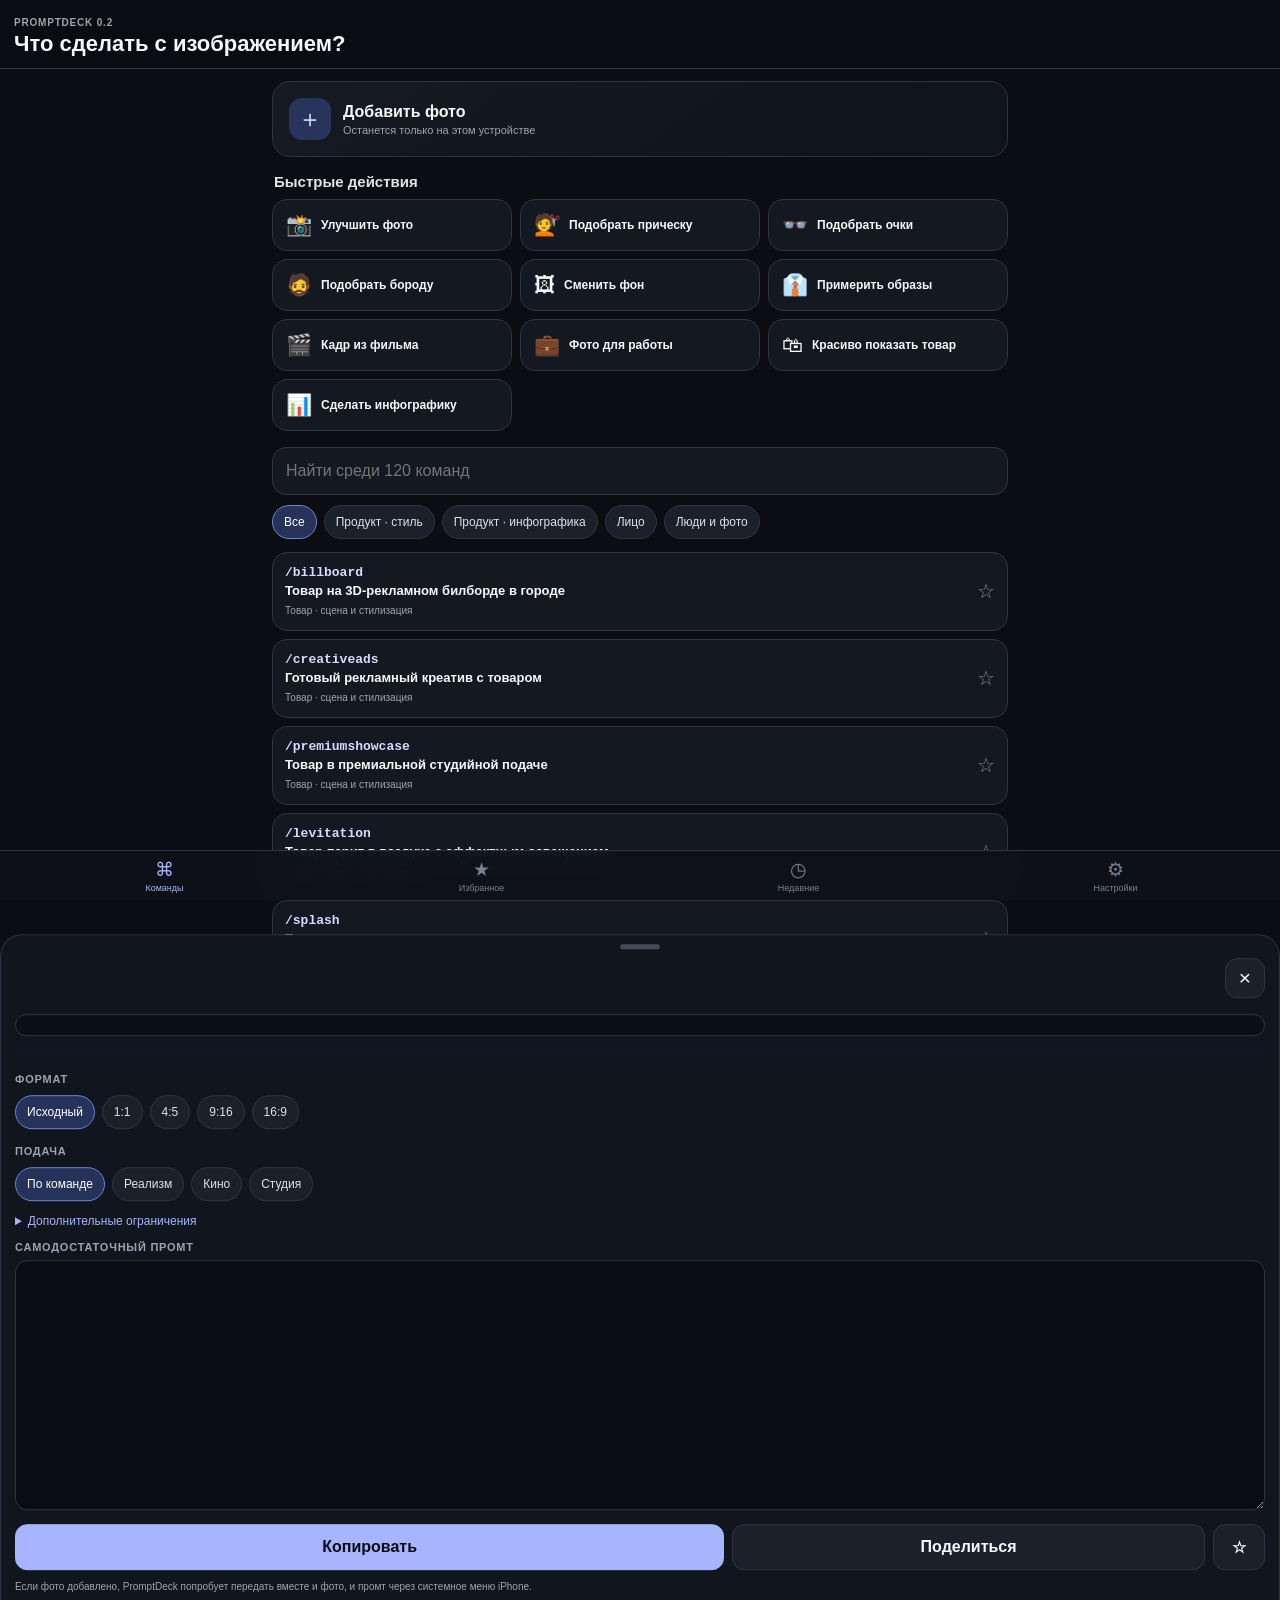
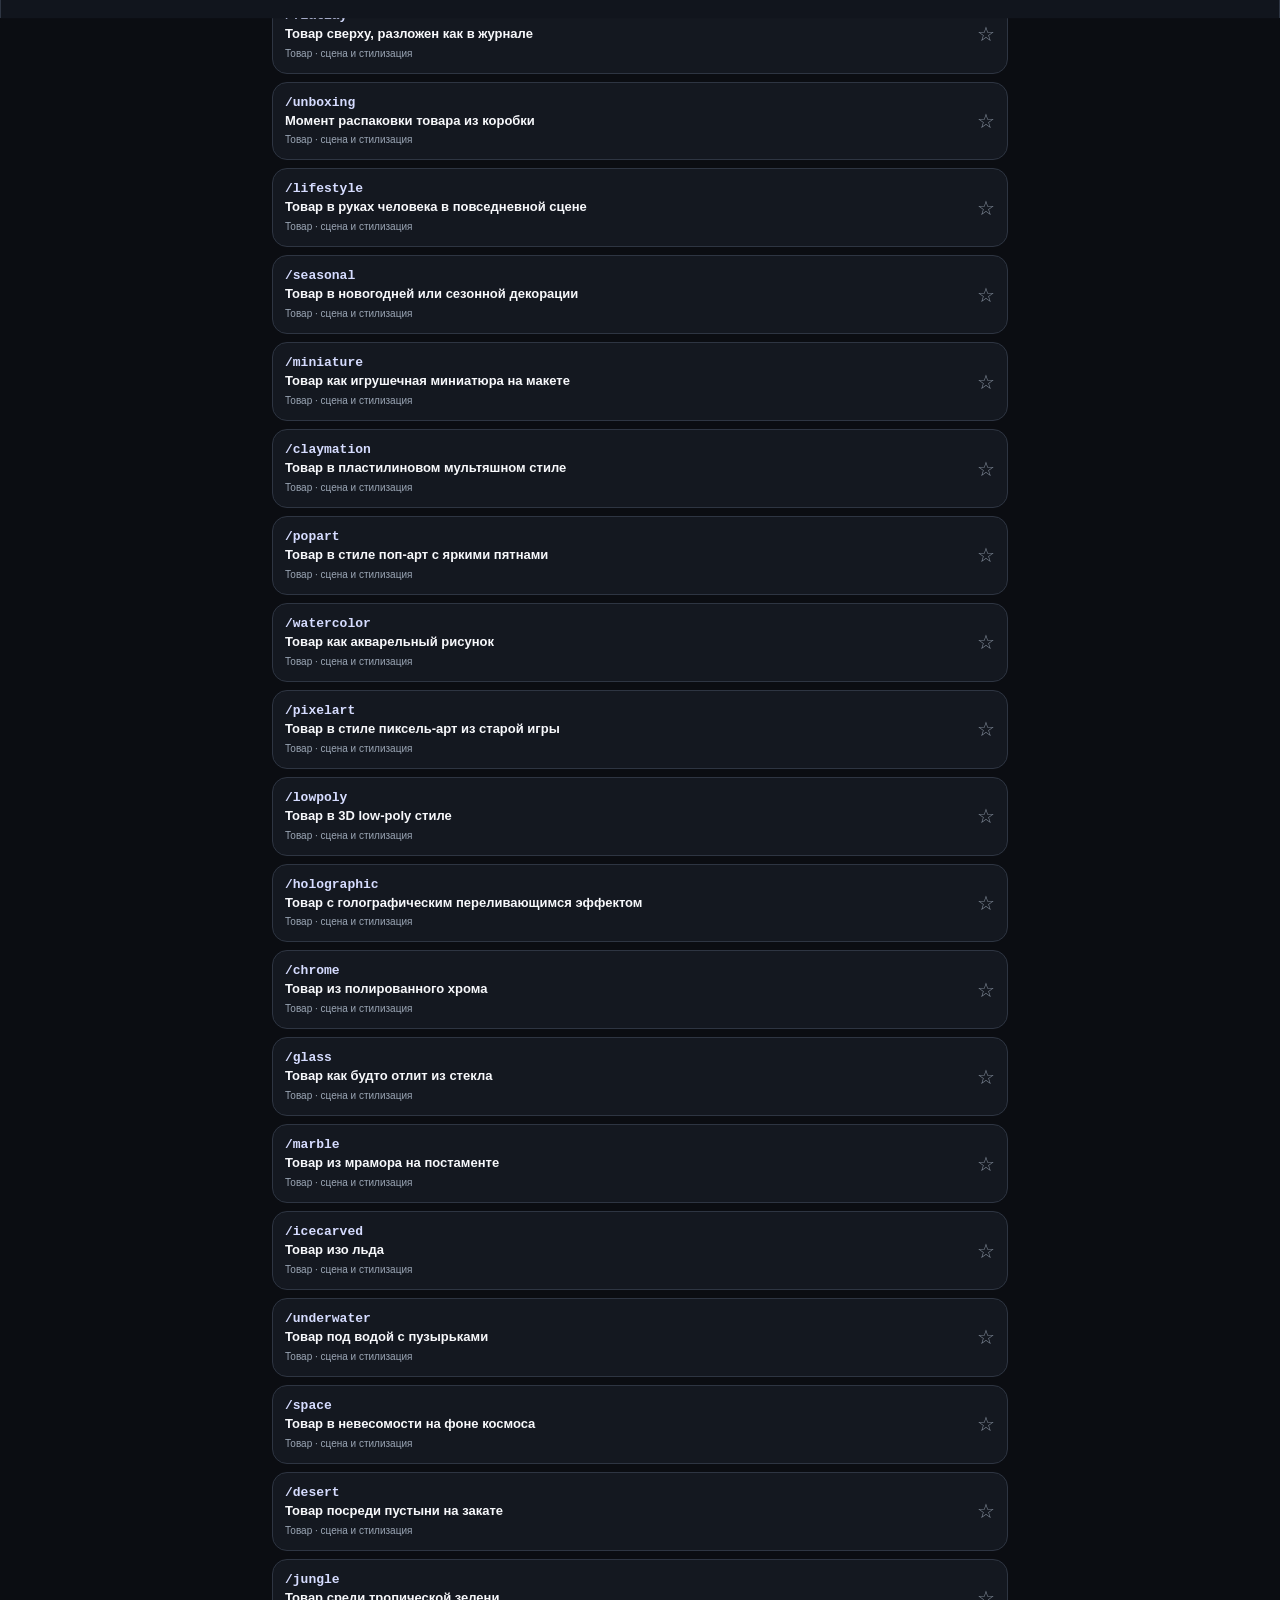
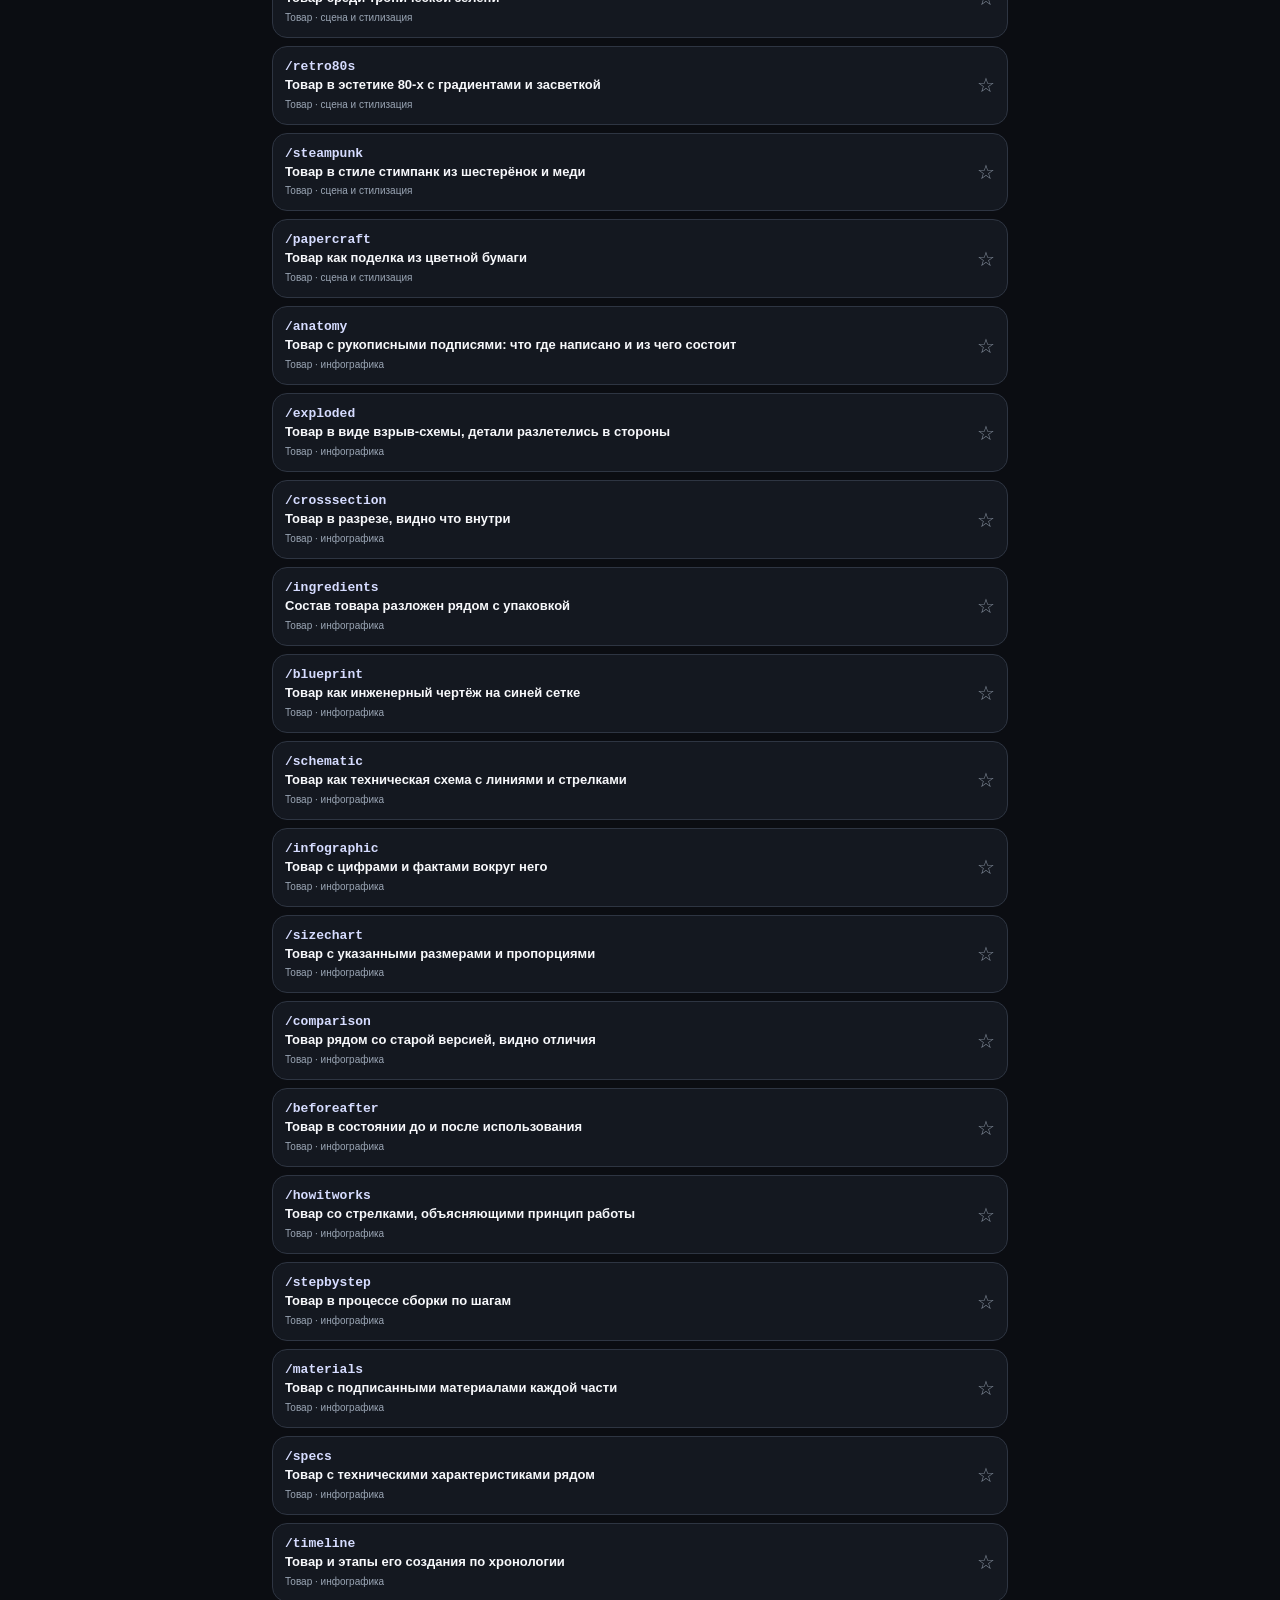
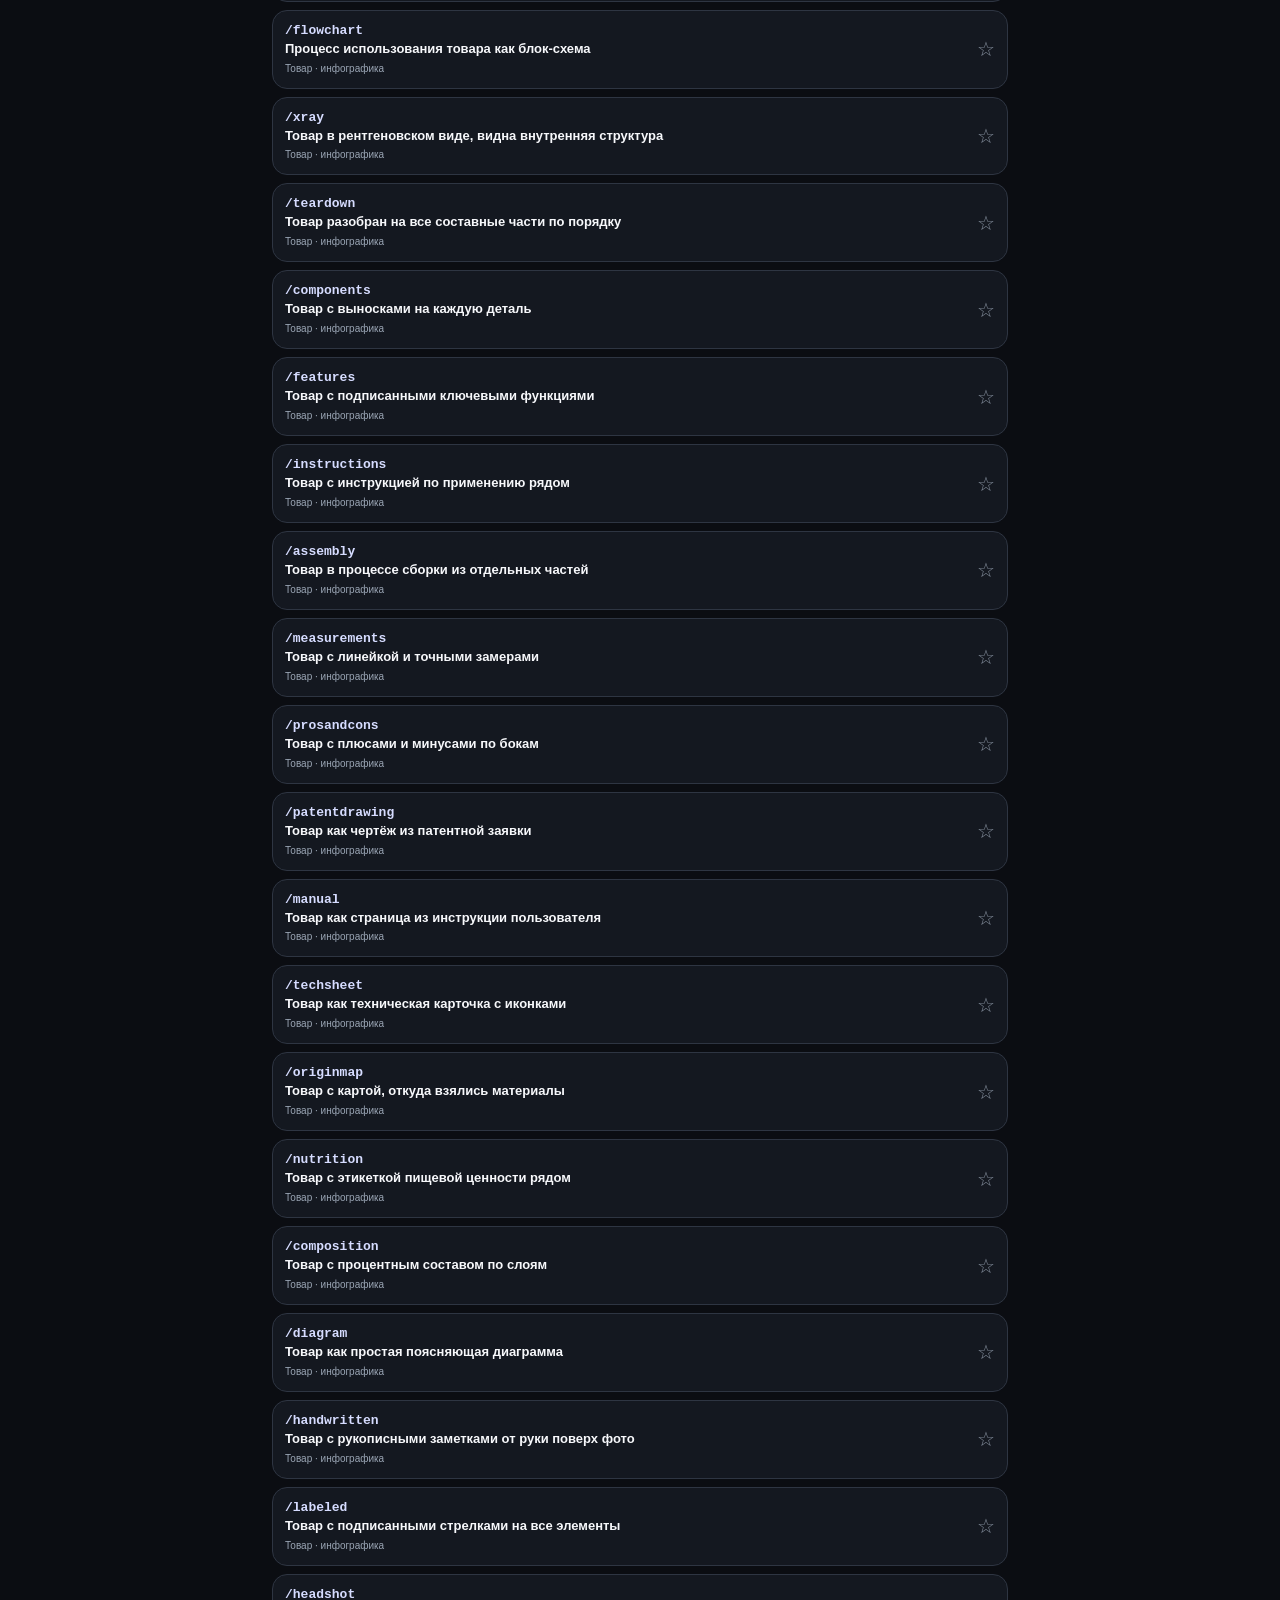
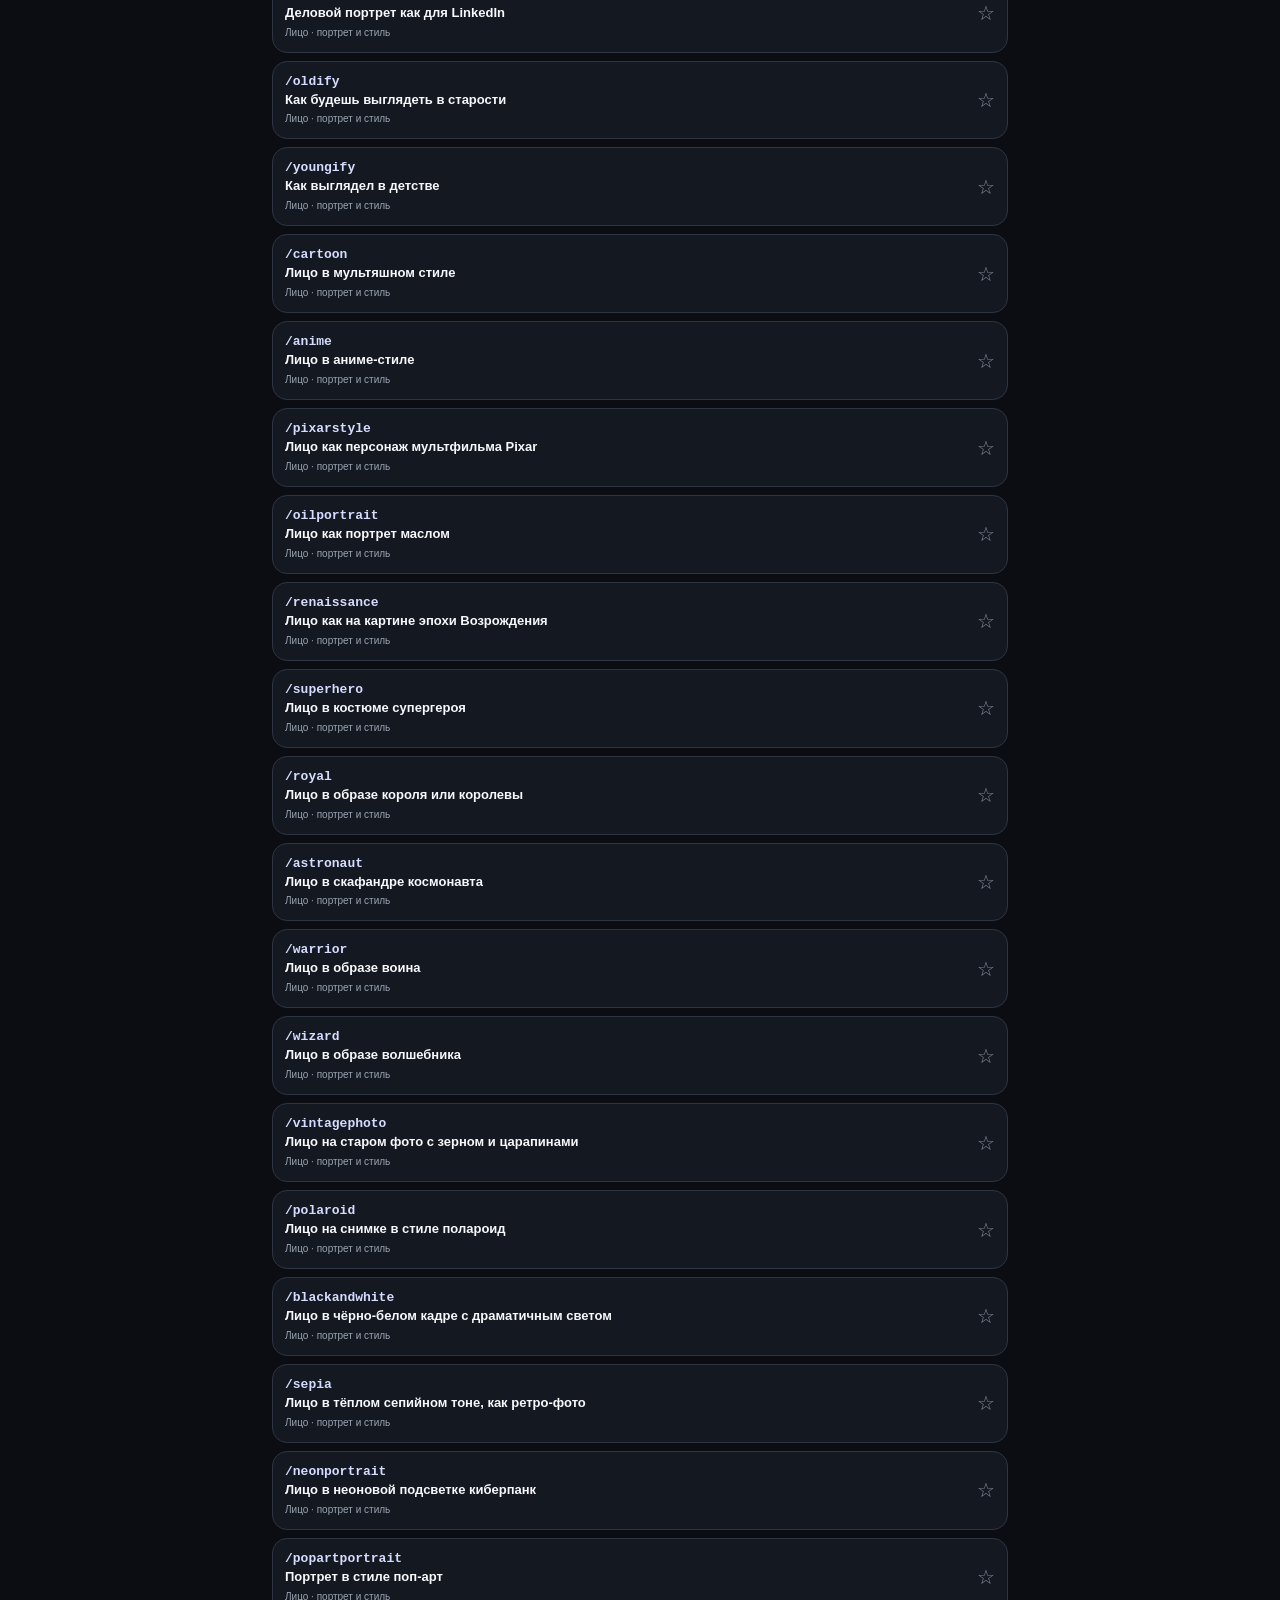
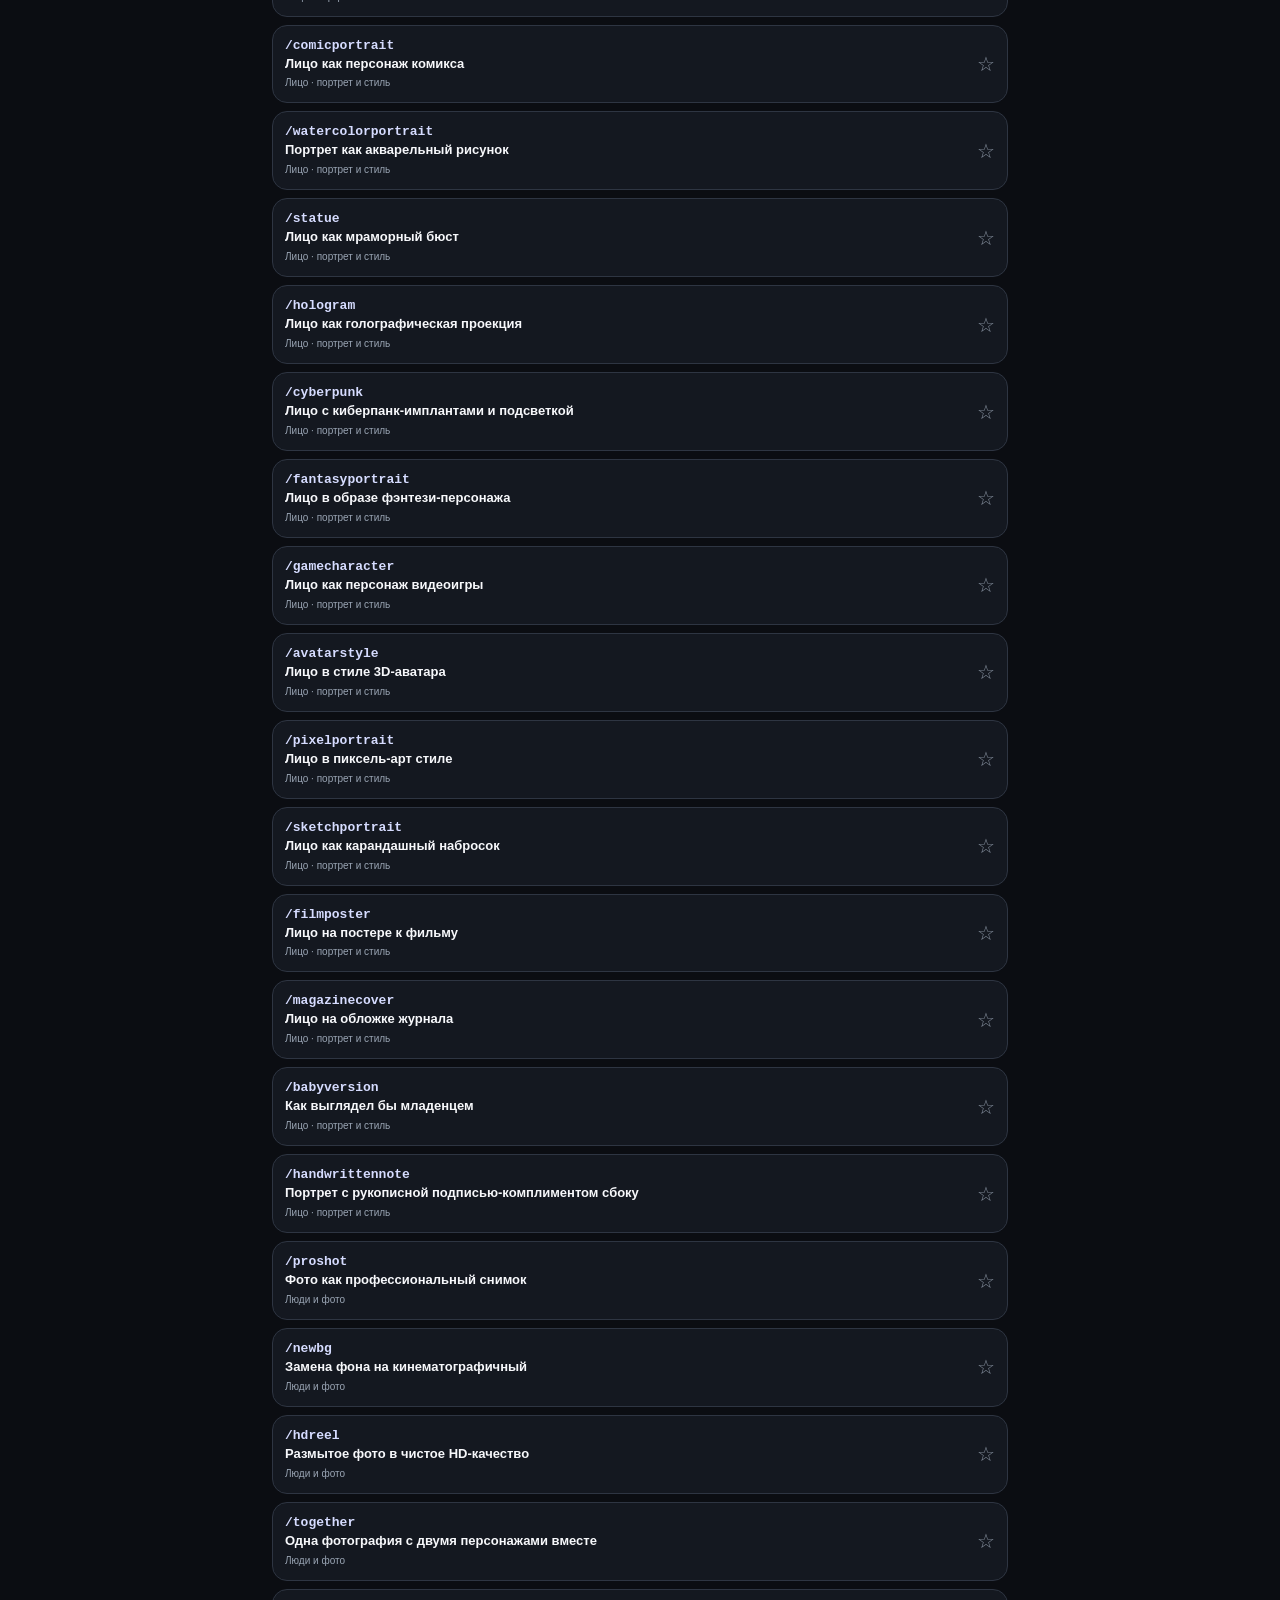
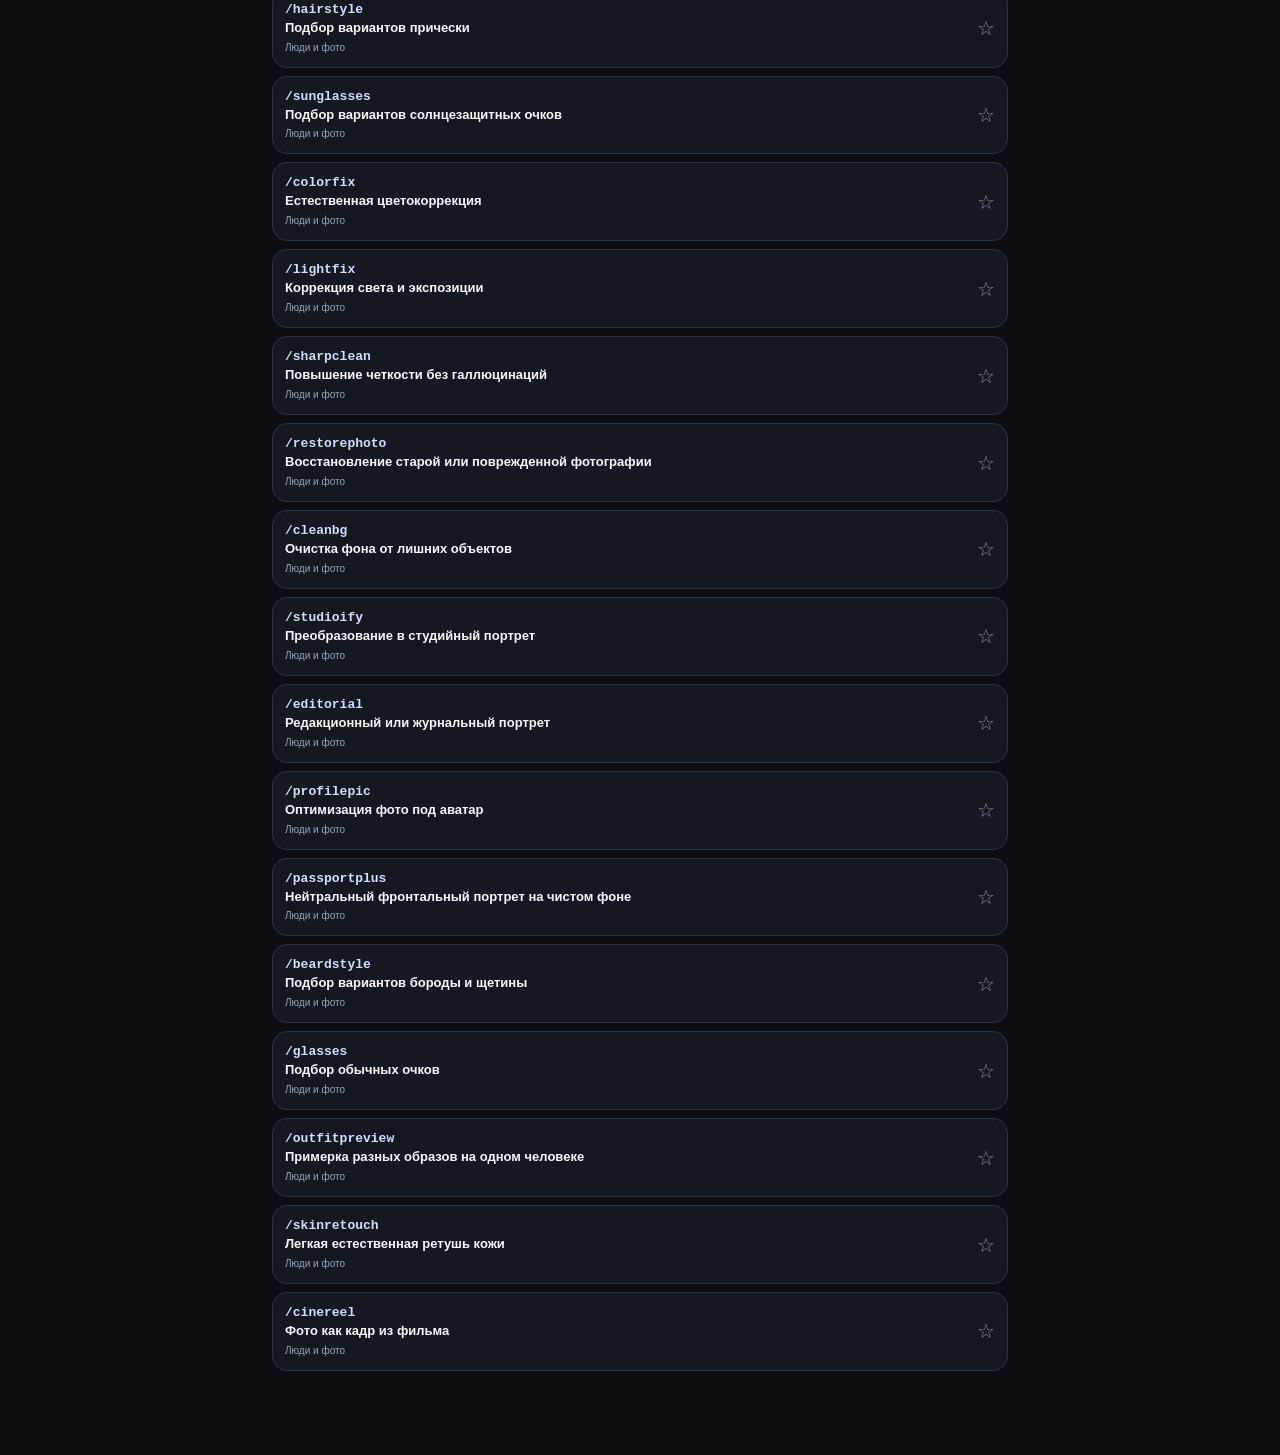
==== refresh.html @ c46260c0 "Add one-click PWA cache reset" ====
<!doctype html><html lang="ru"><head><meta charset="utf-8"><meta name="viewport" content="width=device-width,initial-scale=1,viewport-fit=cover"><meta name="theme-color" content="#0b0d12"><title>Обновление PromptDeck</title><style>body{margin:0;min-height:100dvh;display:grid;place-items:center;background:#0b0d12;color:#f7f8fb;font-family:-apple-system,BlinkMacSystemFont,"SF Pro Text",Arial,sans-serif}.box{max-width:420px;padding:28px;text-align:center}.spin{width:44px;height:44px;border:4px solid #2e3542;border-top-color:#a7b5ff;border-radius:50%;margin:0 auto 18px;animation:s .8s linear infinite}@keyframes s{to{transform:rotate(360deg)}}h1{font-size:22px;margin:0 0 8px}p{color:#9aa5b4;line-height:1.5}</style></head><body><div class="box"><div class="spin"></div><h1>Обновляю PromptDeck</h1><p>Очищаю старый PWA-кэш и загружаю актуальную версию.</p></div><script>(async()=>{try{if('serviceWorker'in navigator){const regs=await navigator.serviceWorker.getRegistrations();await Promise.all(regs.map(r=>r.unregister()));}if('caches'in window){const keys=await caches.keys();await Promise.all(keys.filter(k=>k.startsWith('promptdeck-')).map(k=>caches.delete(k)));}}catch(e){}const u='./?v=021&refresh='+Date.now();setTimeout(()=>location.replace(u),350);})();</script></body></html>
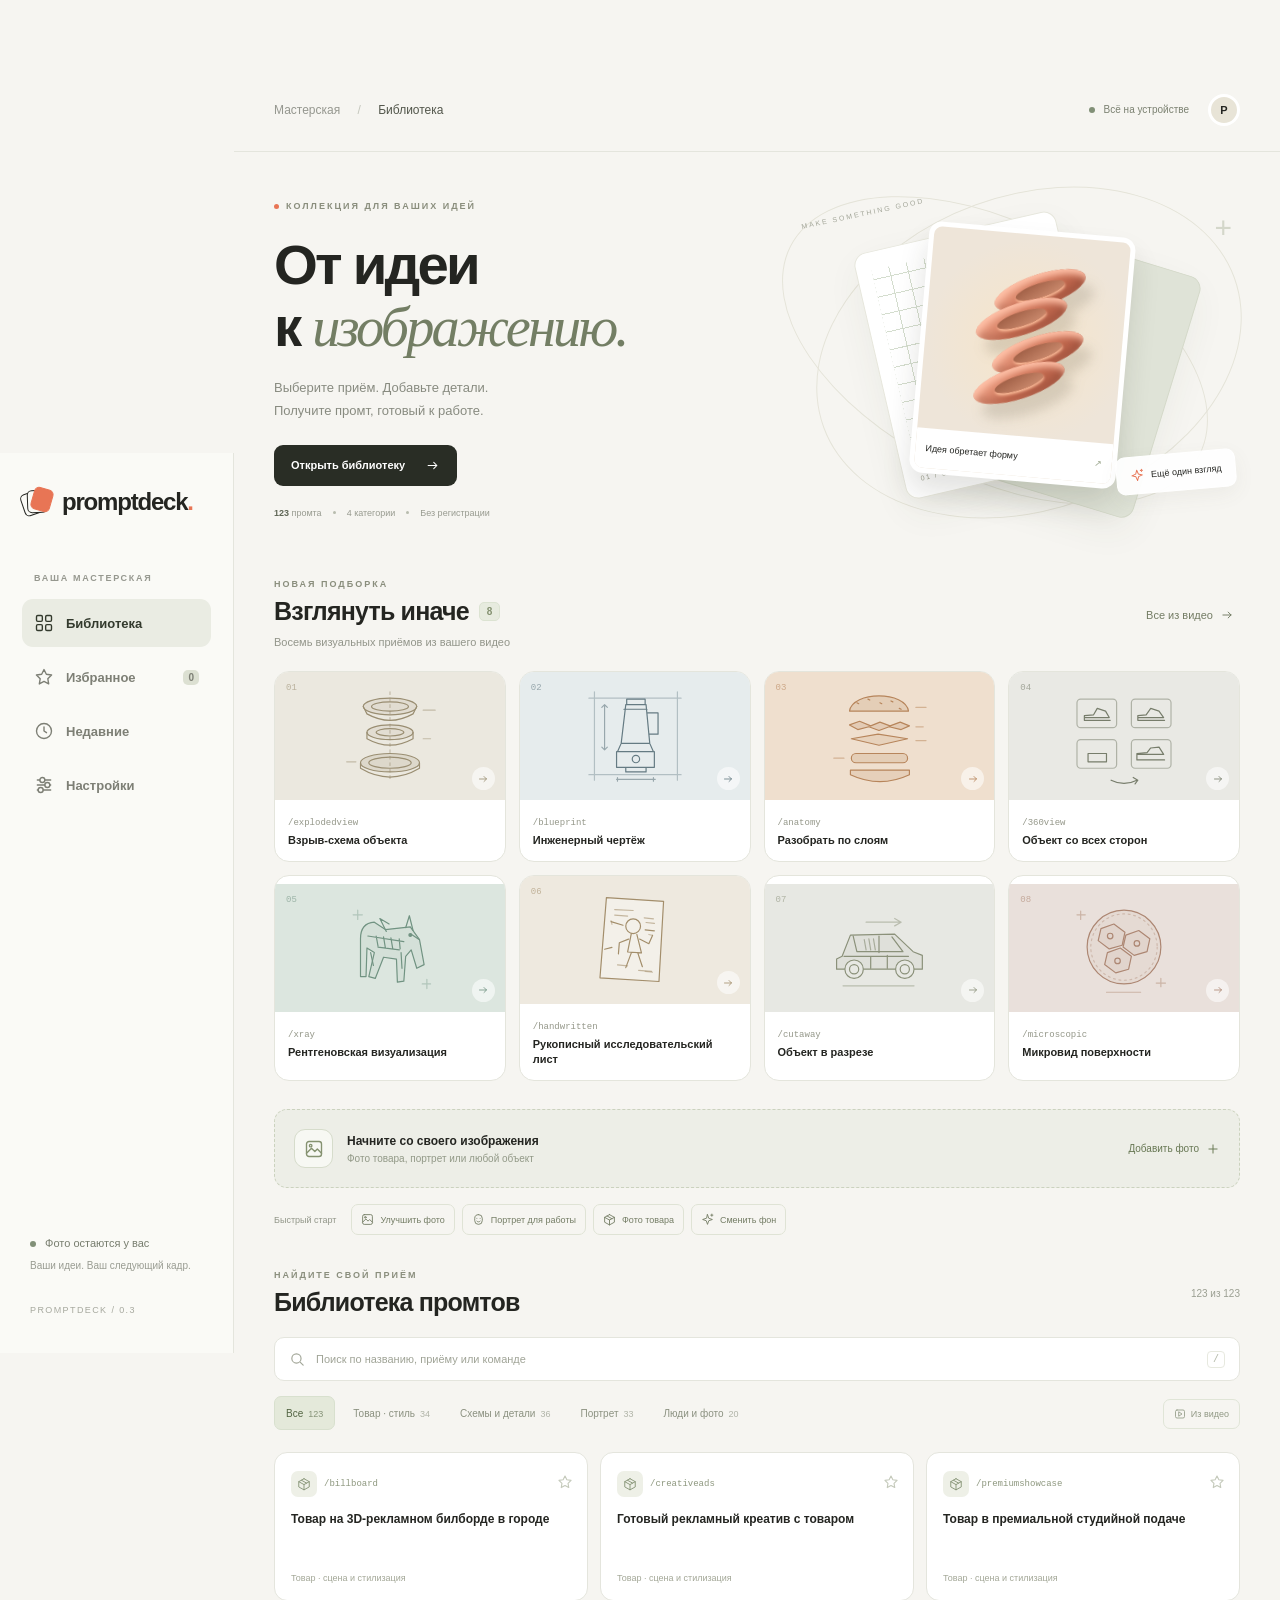
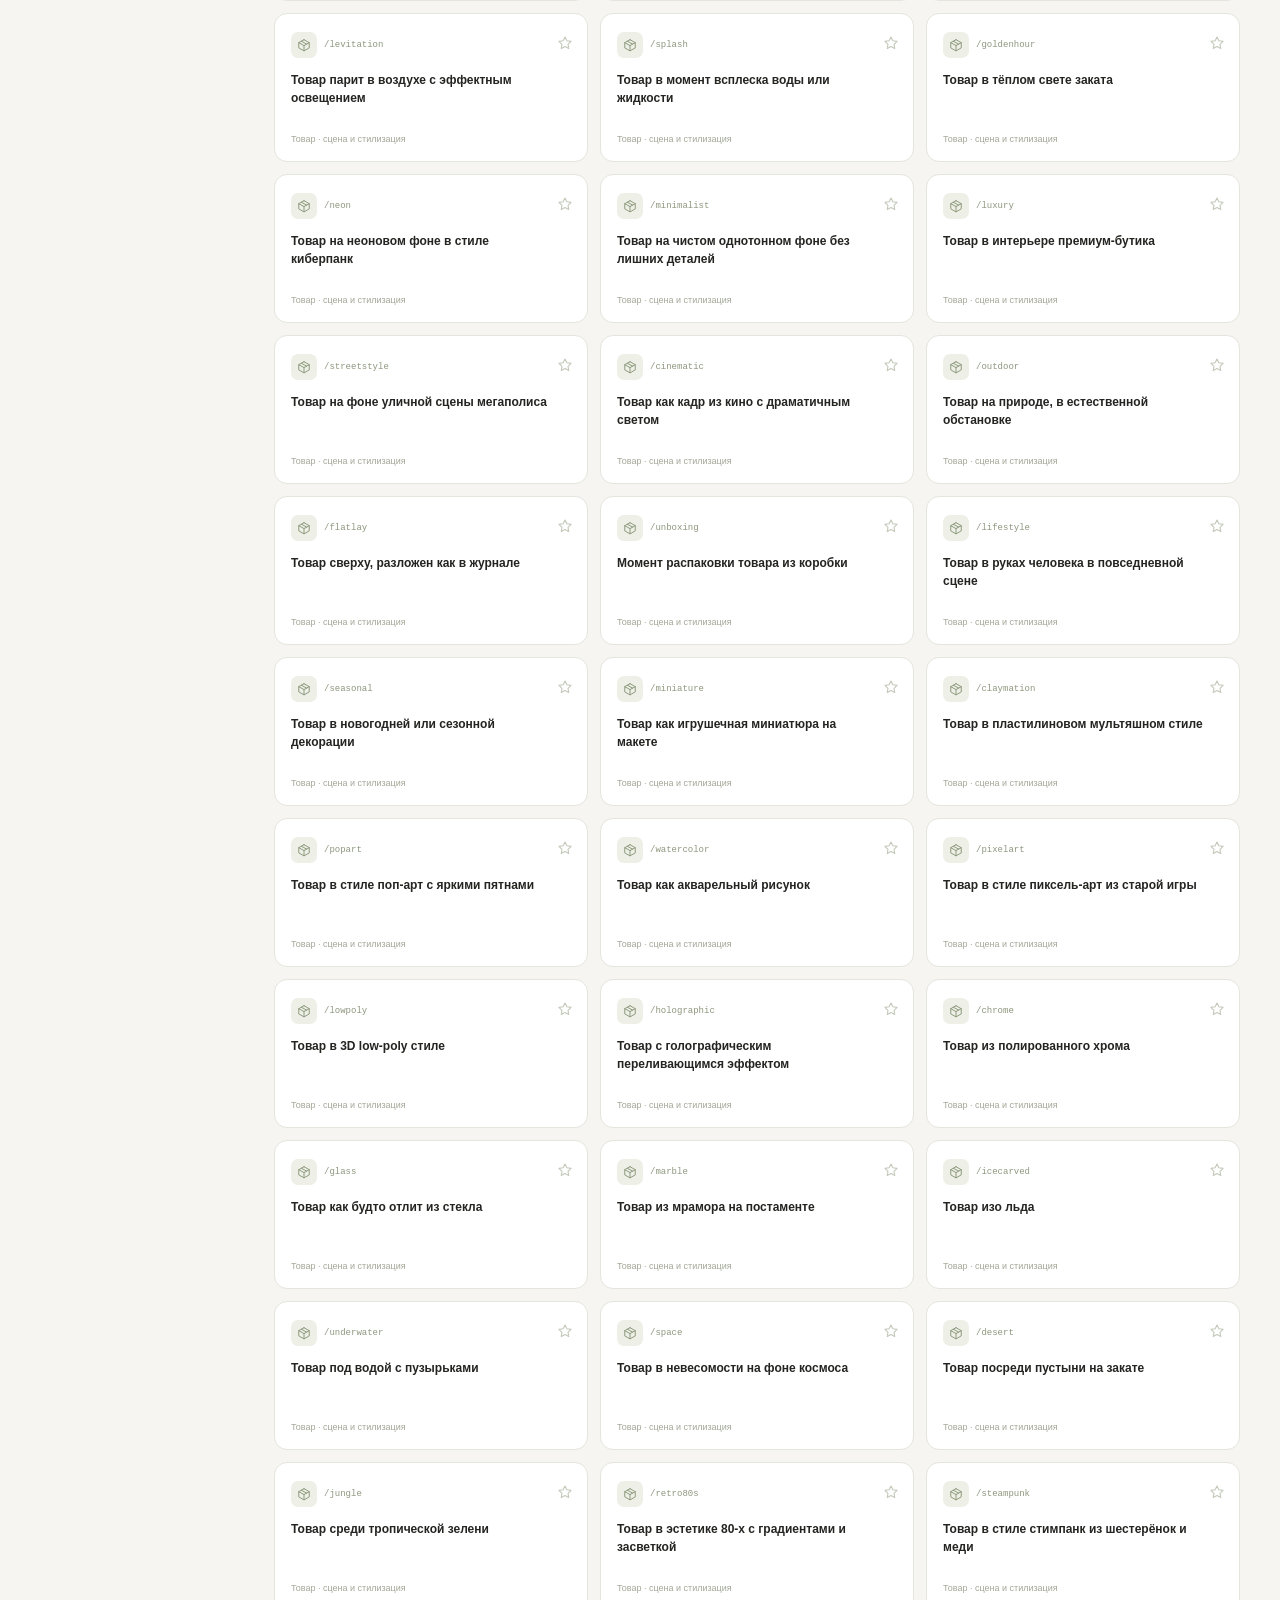
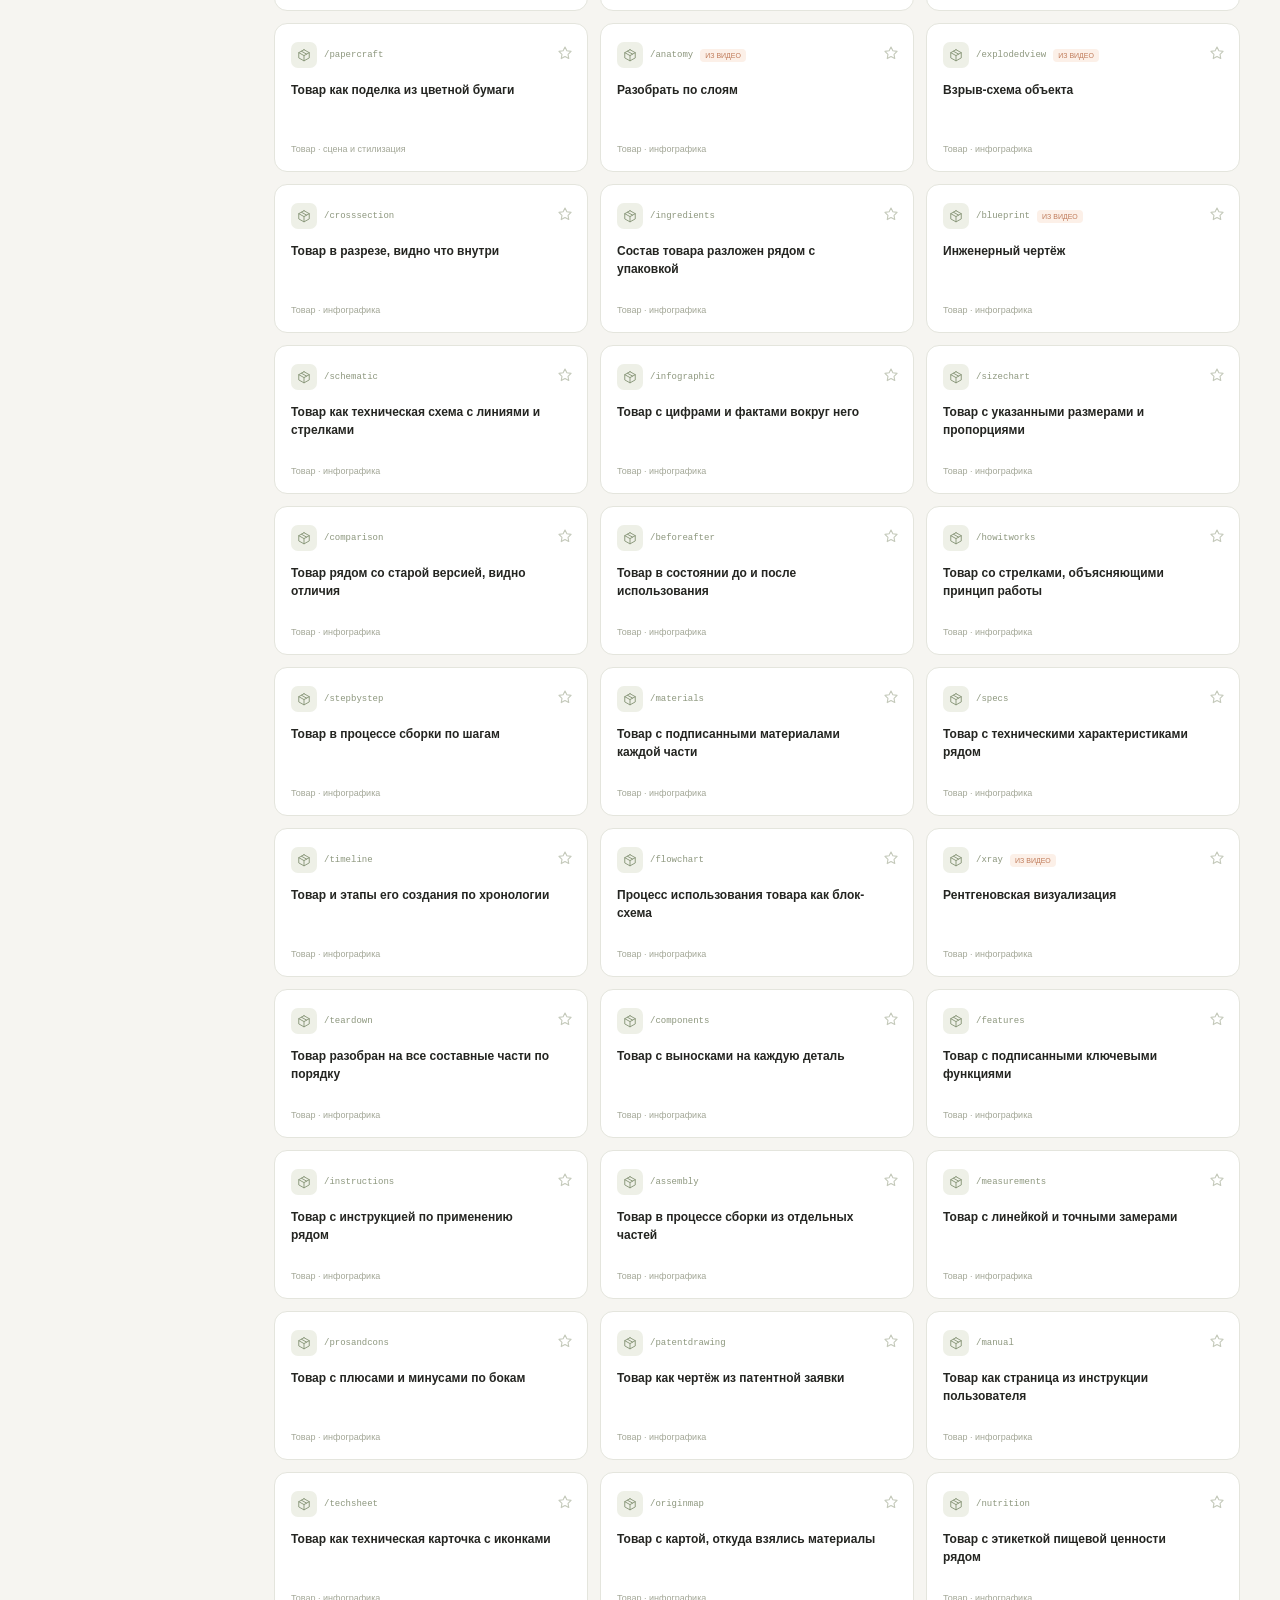
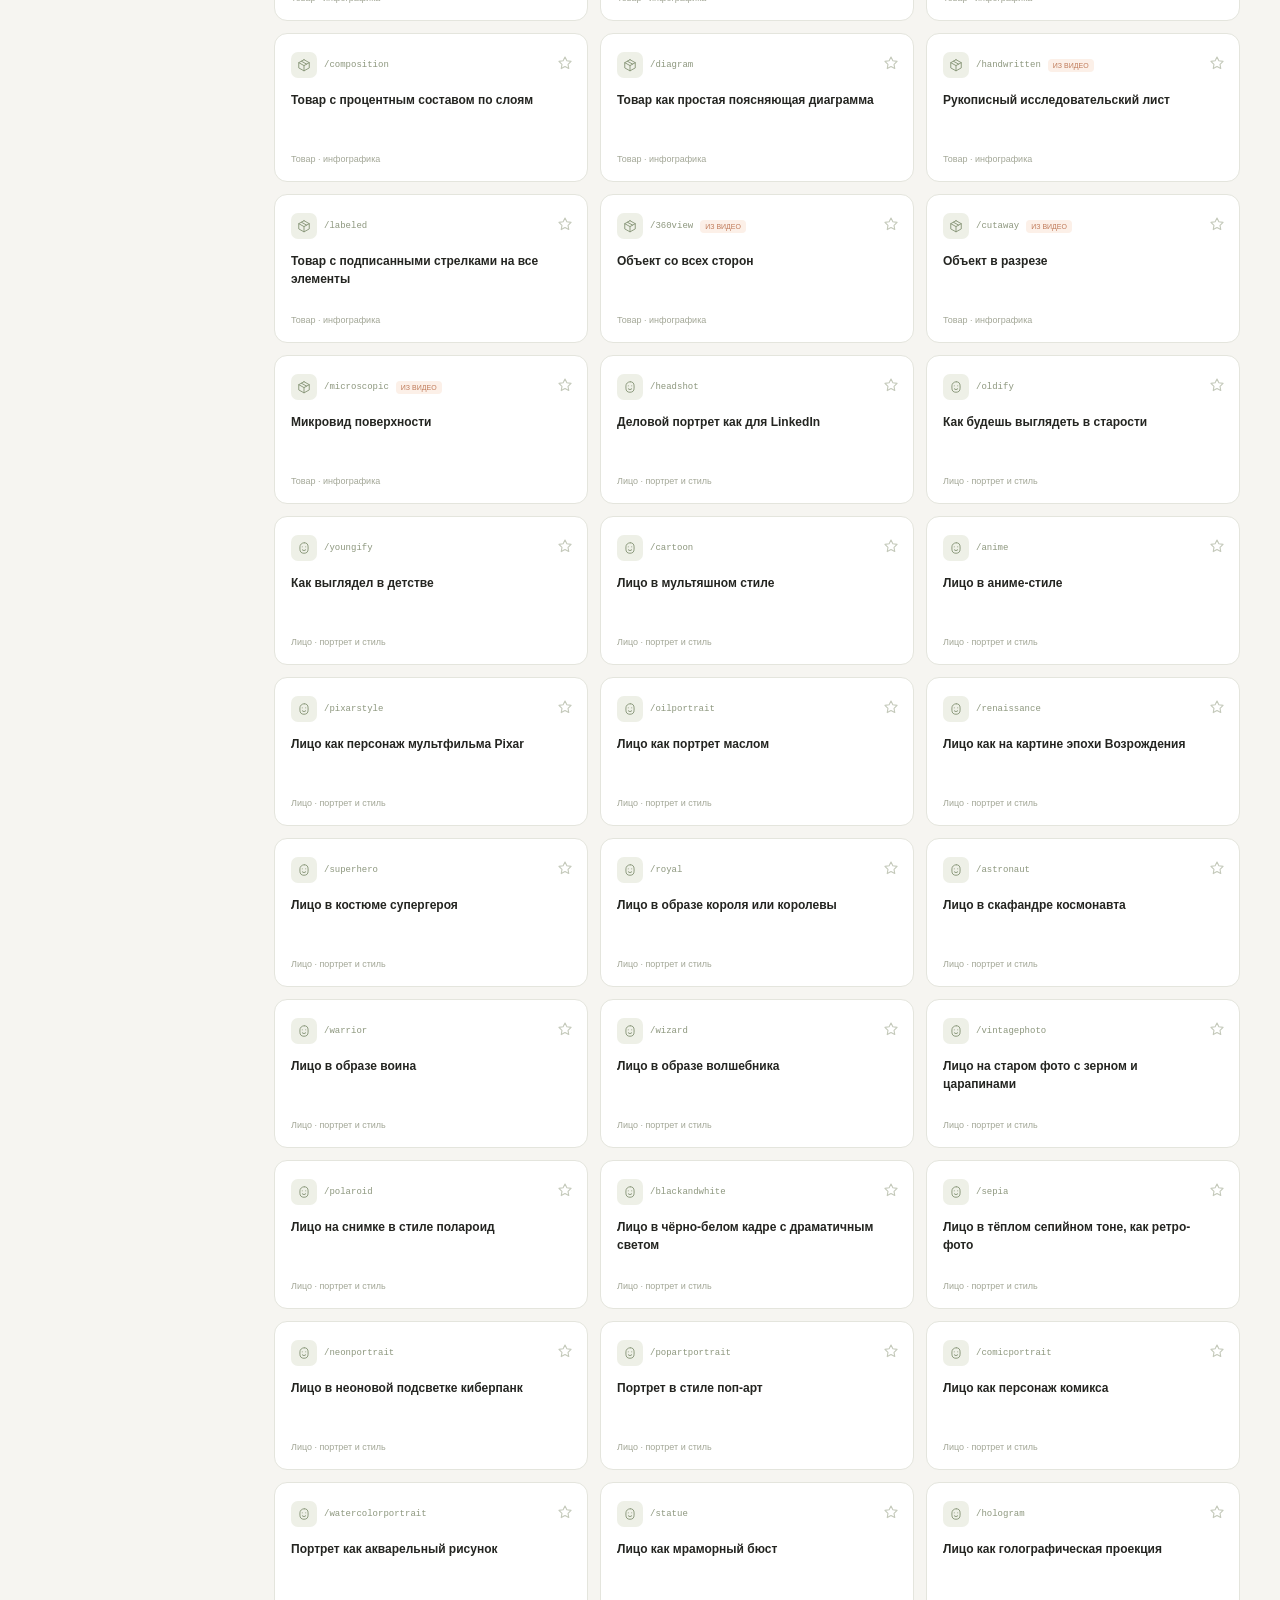
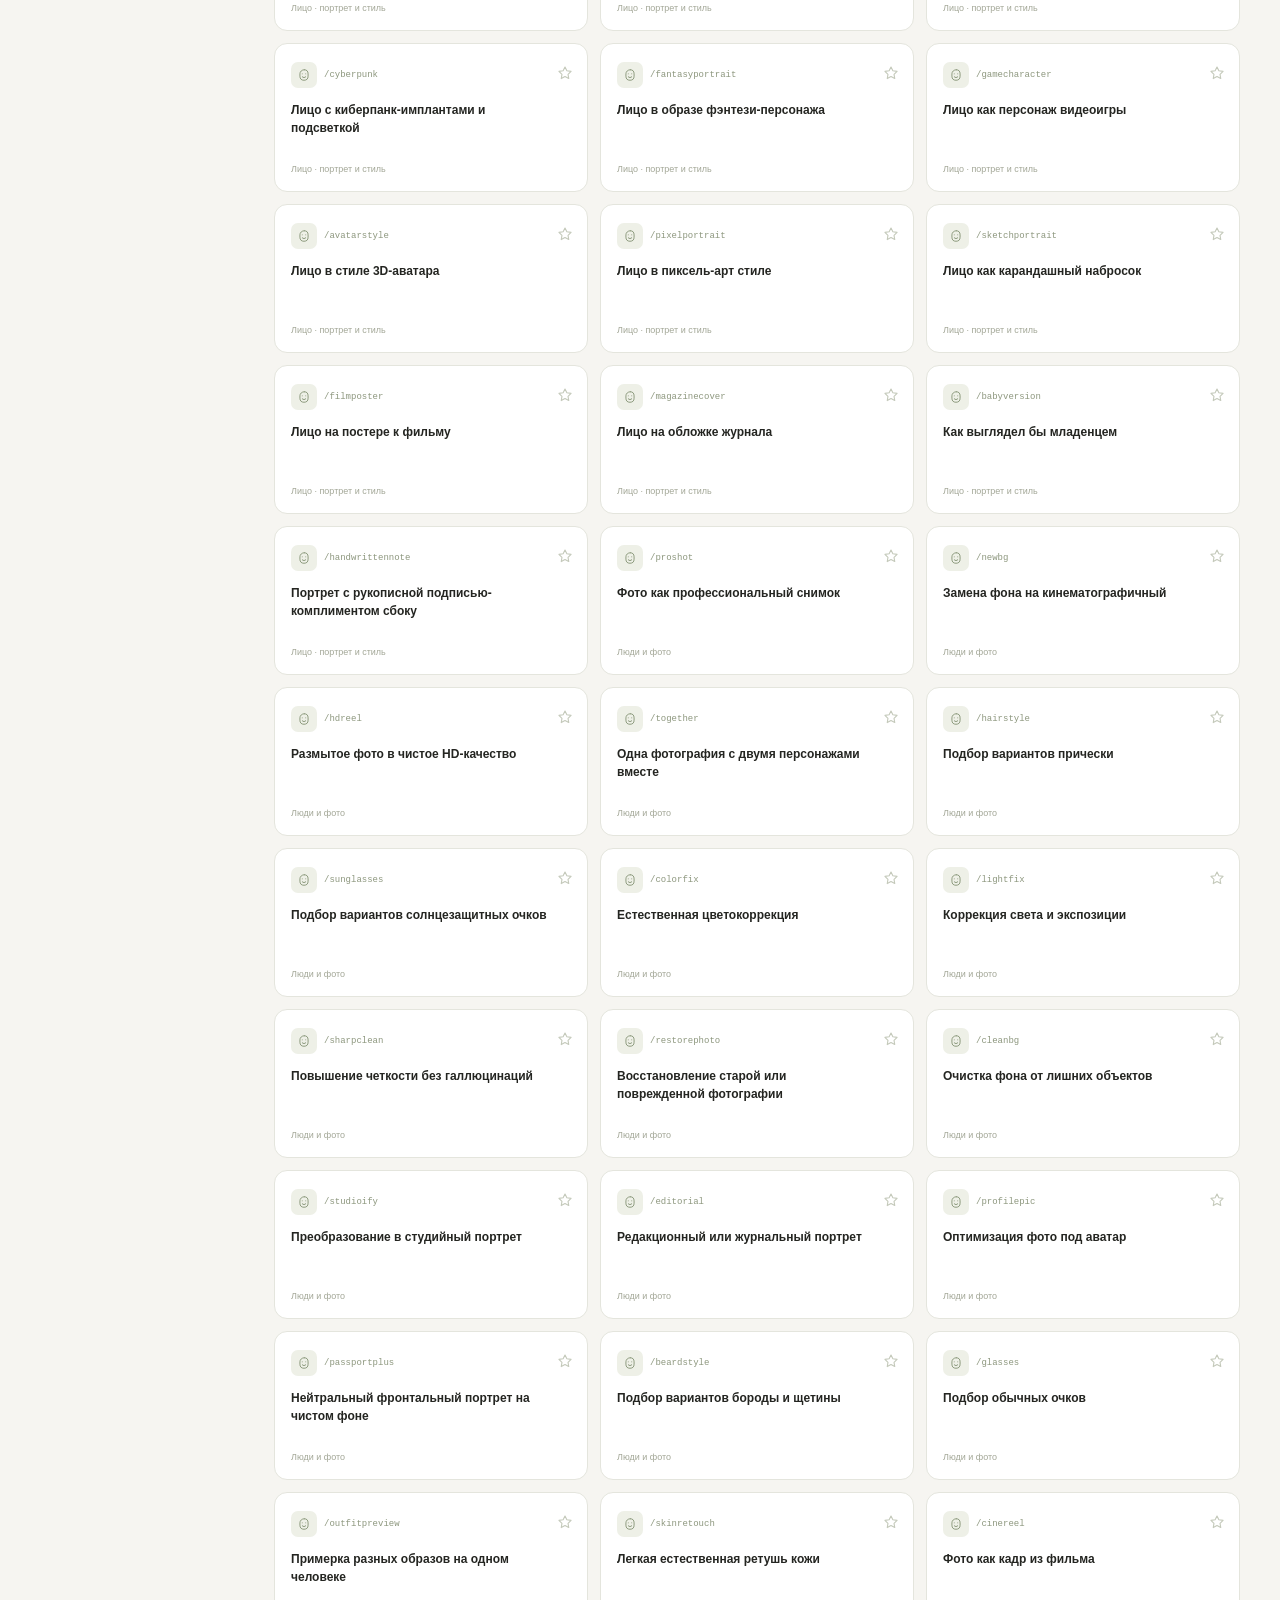
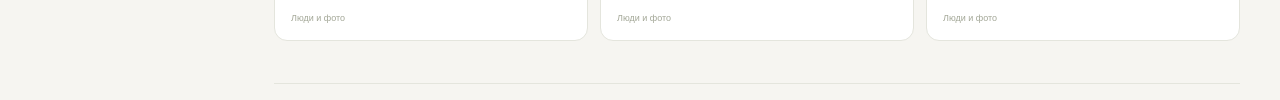
==== commit dc3a6afc: "Redesign PromptDeck and add the eight video visual techniques" ====
--- a/refresh.html
+++ b/refresh.html
@@ -1 +1 @@
-<!doctype html><html lang="ru"><head><meta charset="utf-8"><meta name="viewport" content="width=device-width,initial-scale=1,viewport-fit=cover"><meta name="theme-color" content="#0b0d12"><title>Обновление PromptDeck</title><style>body{margin:0;min-height:100dvh;display:grid;place-items:center;background:#0b0d12;color:#f7f8fb;font-family:-apple-system,BlinkMacSystemFont,"SF Pro Text",Arial,sans-serif}.box{max-width:420px;padding:28px;text-align:center}.spin{width:44px;height:44px;border:4px solid #2e3542;border-top-color:#a7b5ff;border-radius:50%;margin:0 auto 18px;animation:s .8s linear infinite}@keyframes s{to{transform:rotate(360deg)}}h1{font-size:22px;margin:0 0 8px}p{color:#9aa5b4;line-height:1.5}</style></head><body><div class="box"><div class="spin"></div><h1>Обновляю PromptDeck</h1><p>Очищаю старый PWA-кэш и загружаю актуальную версию.</p></div><script>(async()=>{try{if('serviceWorker'in navigator){const regs=await navigator.serviceWorker.getRegistrations();await Promise.all(regs.map(r=>r.unregister()));}if('caches'in window){const keys=await caches.keys();await Promise.all(keys.filter(k=>k.startsWith('promptdeck-')).map(k=>caches.delete(k)));}}catch(e){}const u='./?v=021&refresh='+Date.now();setTimeout(()=>location.replace(u),350);})();</script></body></html>+<!doctype html><html lang="ru"><head><meta charset="utf-8"><meta name="viewport" content="width=device-width,initial-scale=1,viewport-fit=cover"><meta name="theme-color" content="#0b0d12"><title>Обновление PromptDeck</title><style>body{margin:0;min-height:100dvh;display:grid;place-items:center;background:#0b0d12;color:#f7f8fb;font-family:-apple-system,BlinkMacSystemFont,"SF Pro Text",Arial,sans-serif}.box{max-width:420px;padding:28px;text-align:center}.spin{width:44px;height:44px;border:4px solid #2e3542;border-top-color:#a7b5ff;border-radius:50%;margin:0 auto 18px;animation:s .8s linear infinite}@keyframes s{to{transform:rotate(360deg)}}h1{font-size:22px;margin:0 0 8px}p{color:#9aa5b4;line-height:1.5}</style></head><body><div class="box"><div class="spin"></div><h1>Обновляю PromptDeck</h1><p>Очищаю старый PWA-кэш и загружаю актуальную версию.</p></div><script>(async()=>{try{if('serviceWorker'in navigator){const regs=await navigator.serviceWorker.getRegistrations();await Promise.all(regs.map(r=>r.unregister()));}if('caches'in window){const keys=await caches.keys();await Promise.all(keys.filter(k=>k.startsWith('promptdeck-')).map(k=>caches.delete(k)));}}catch(e){}const u='./?v=030&refresh='+Date.now();setTimeout(()=>location.replace(u),350);})();</script></body></html>
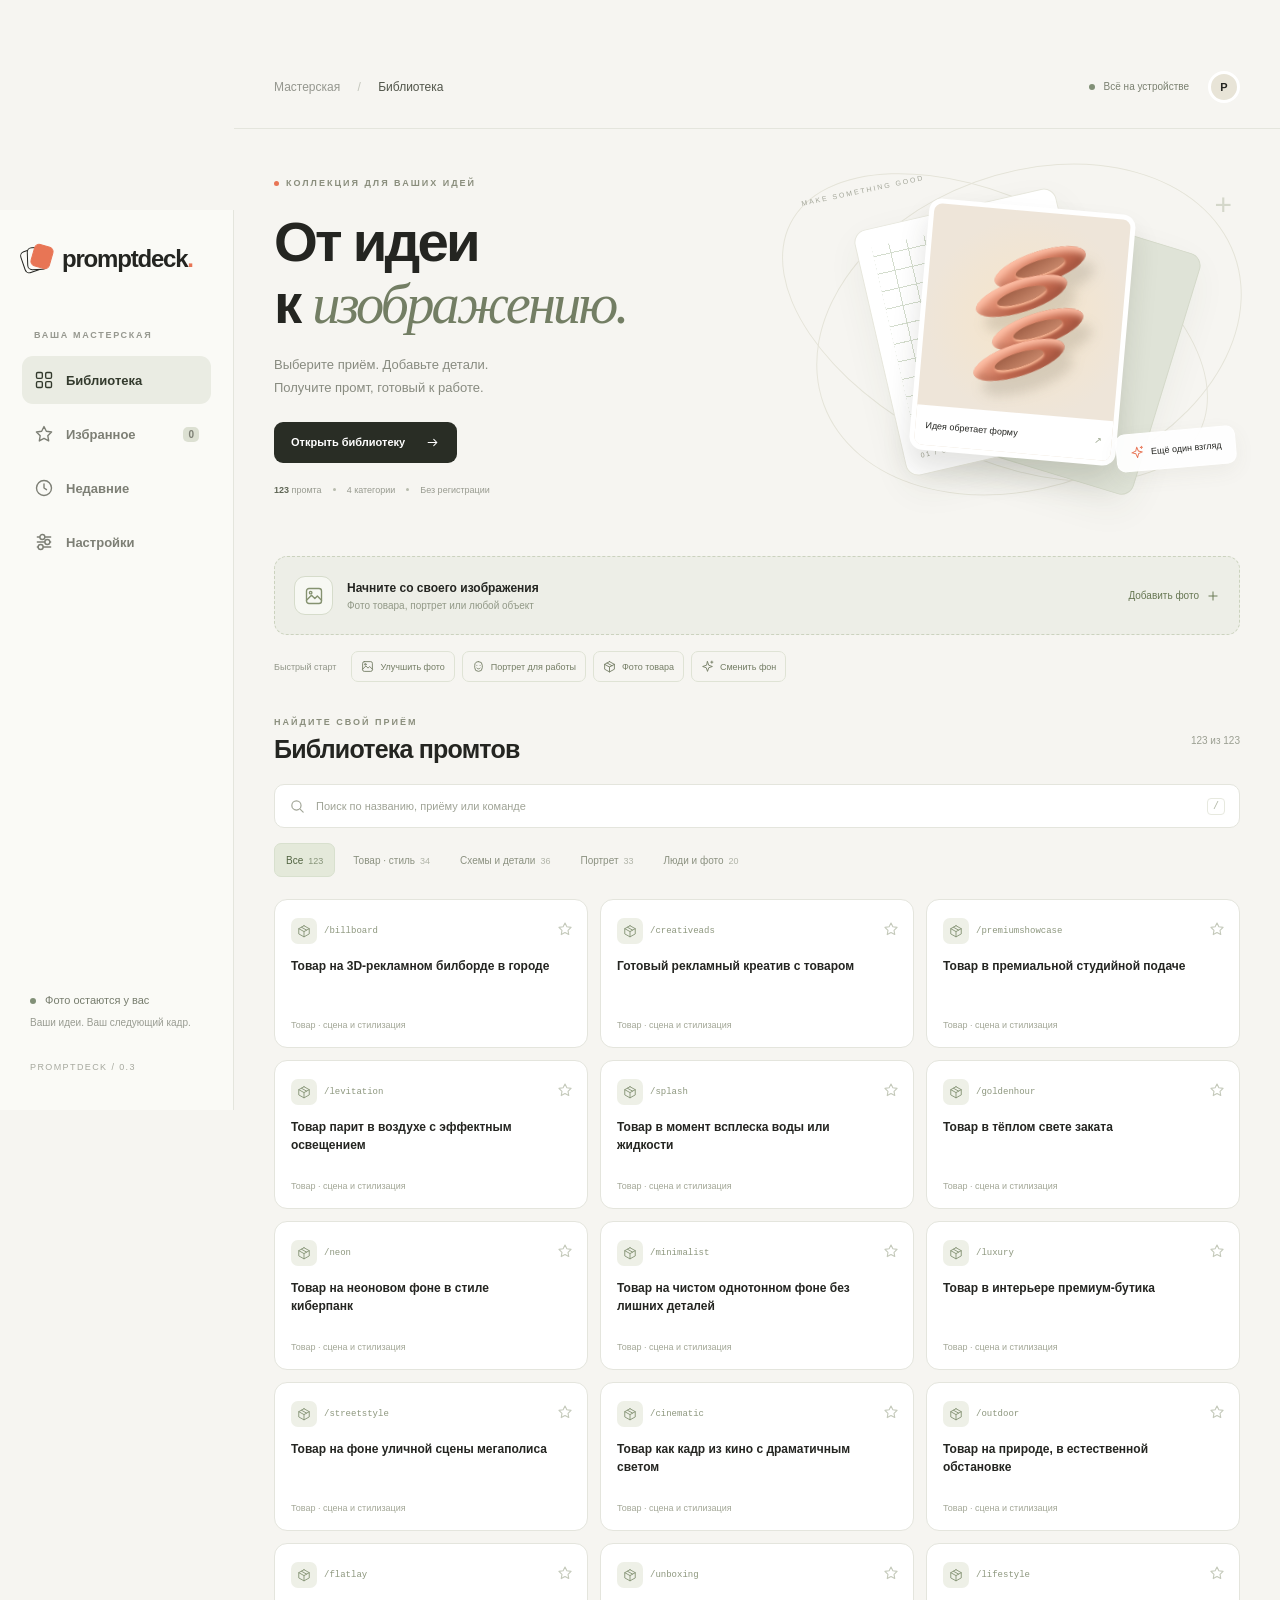
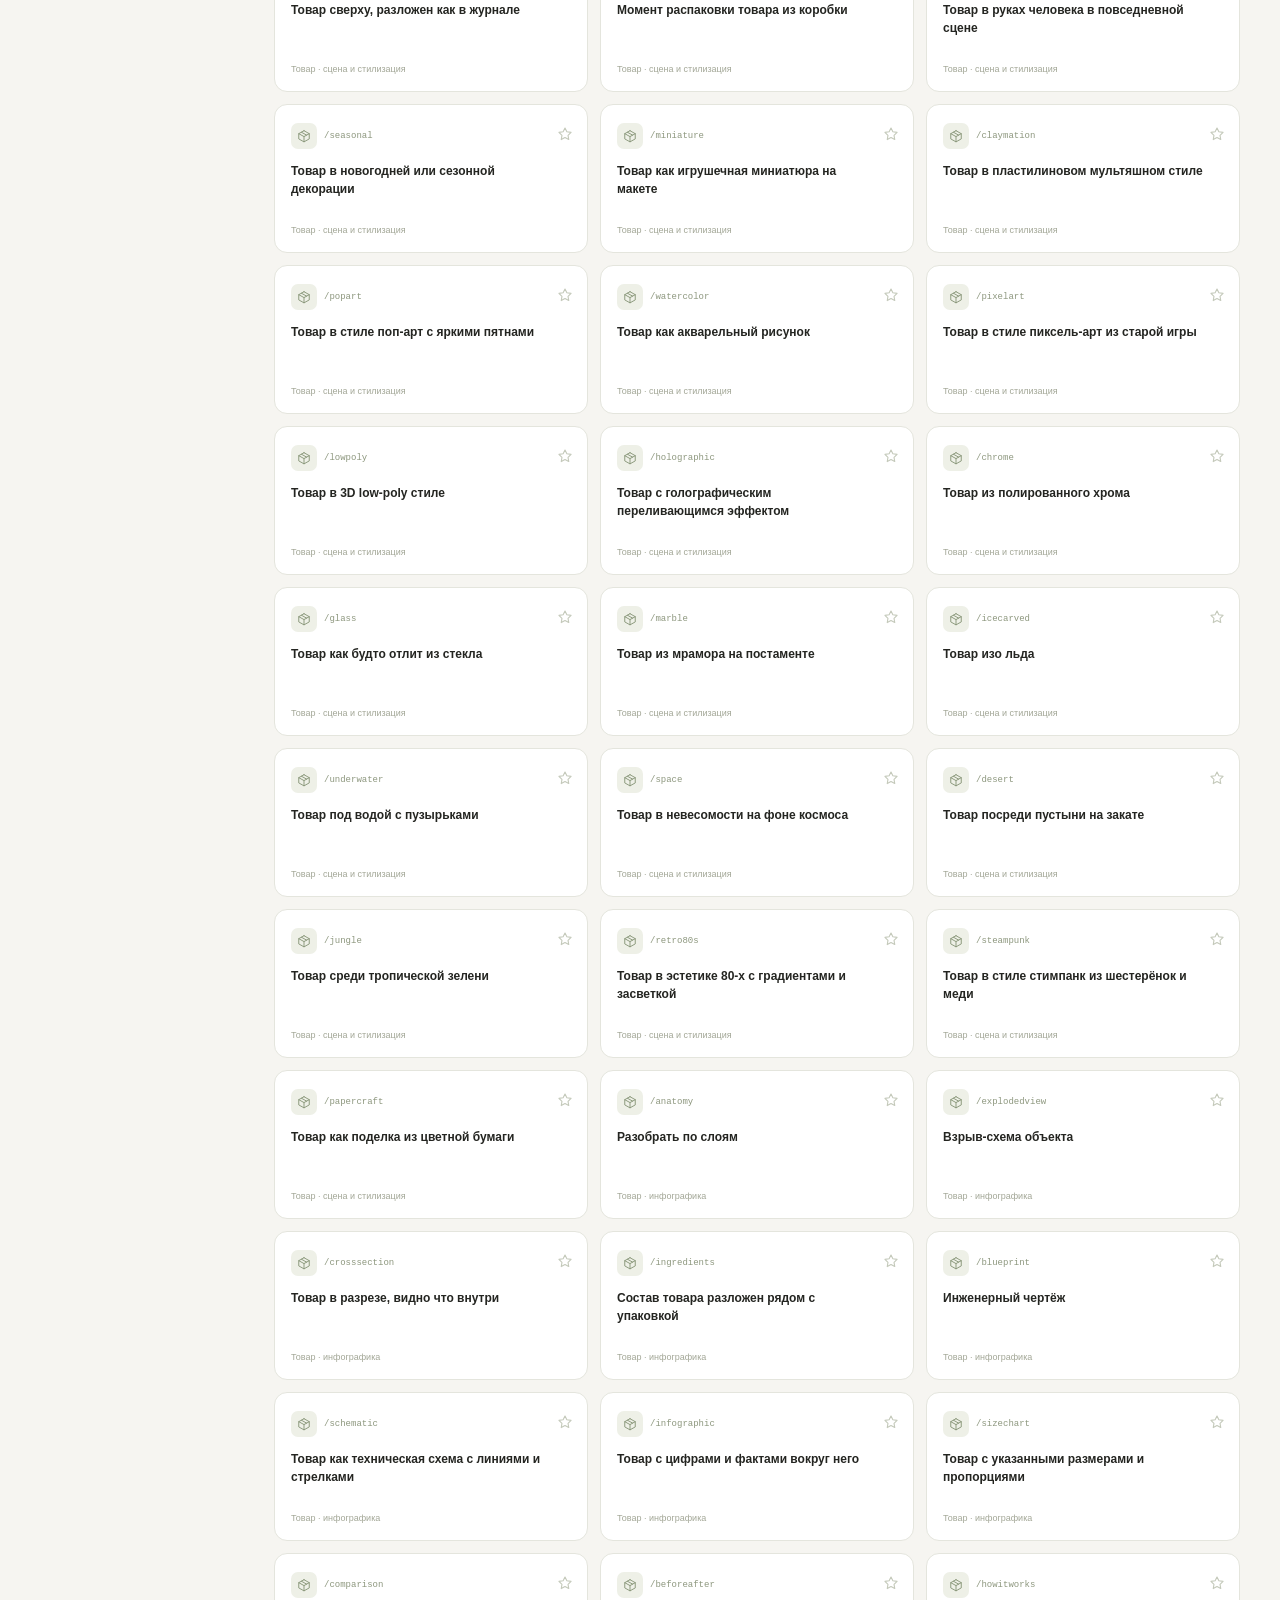
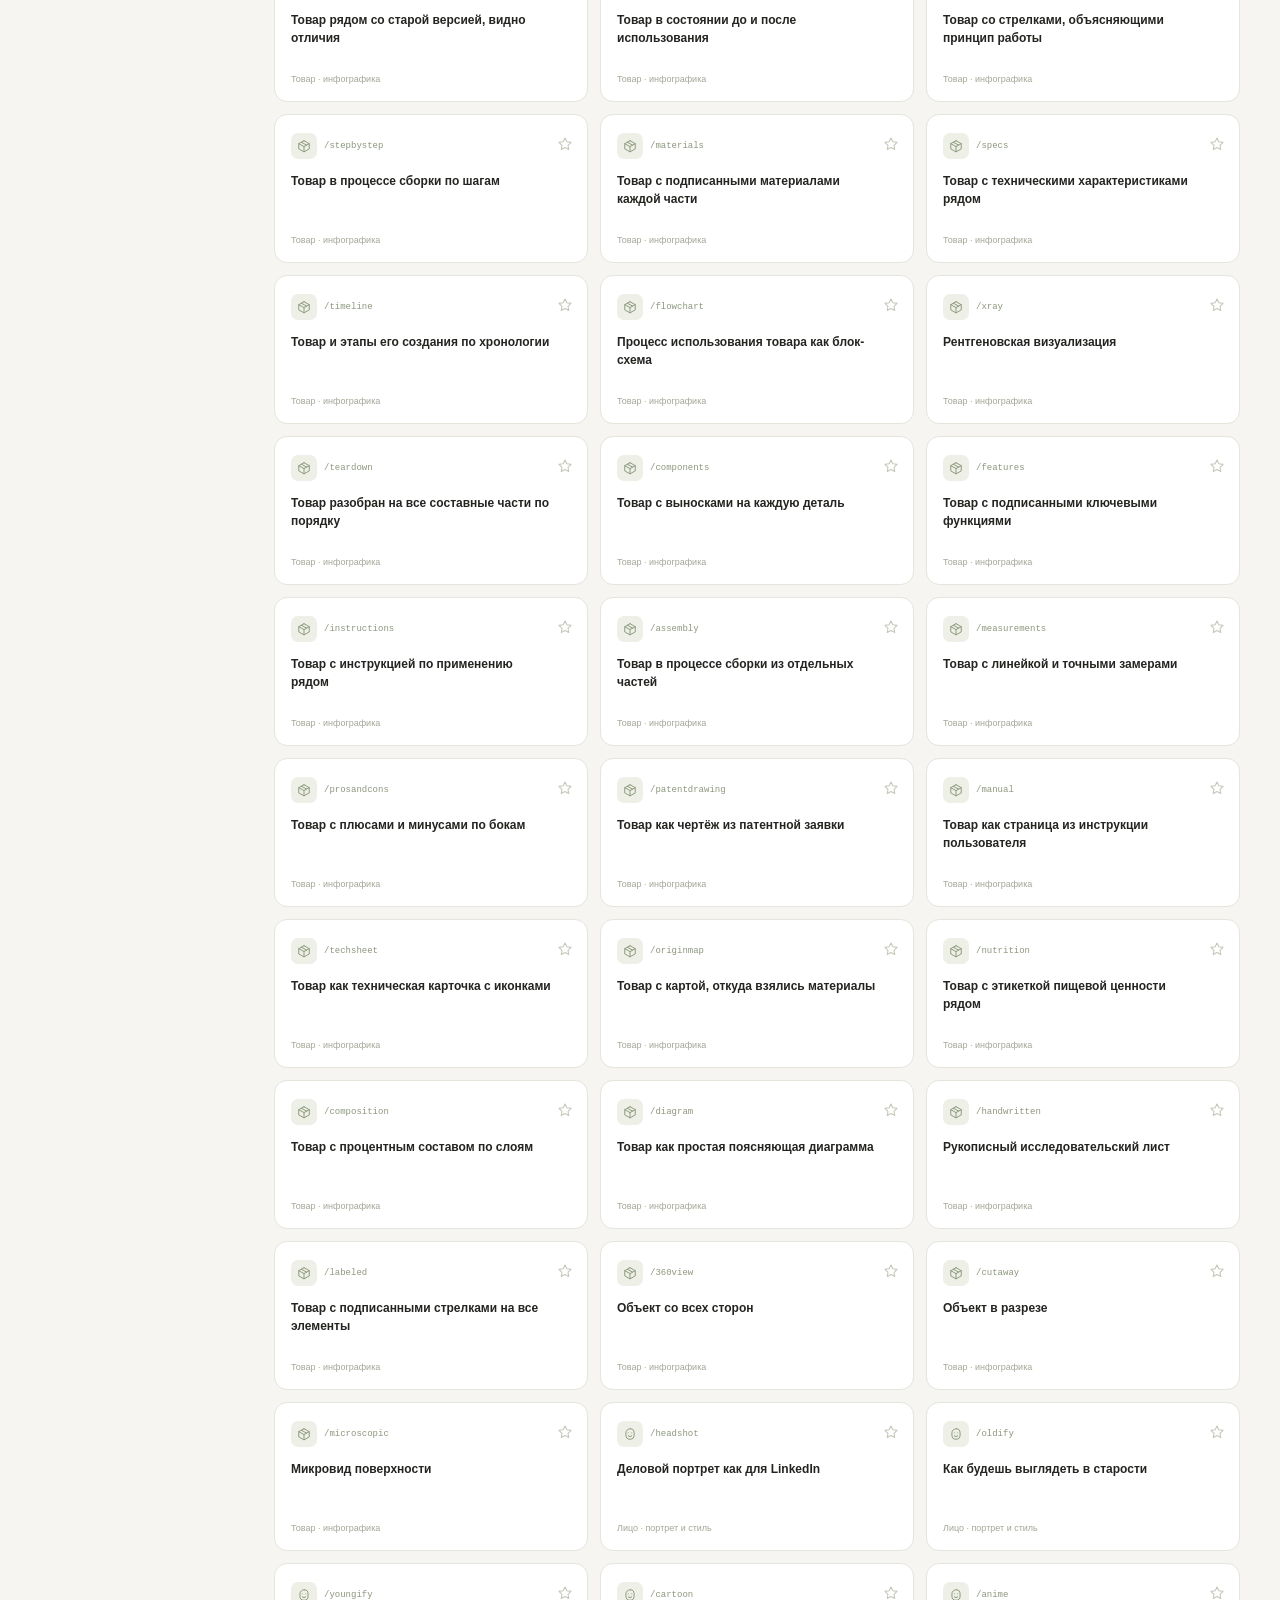
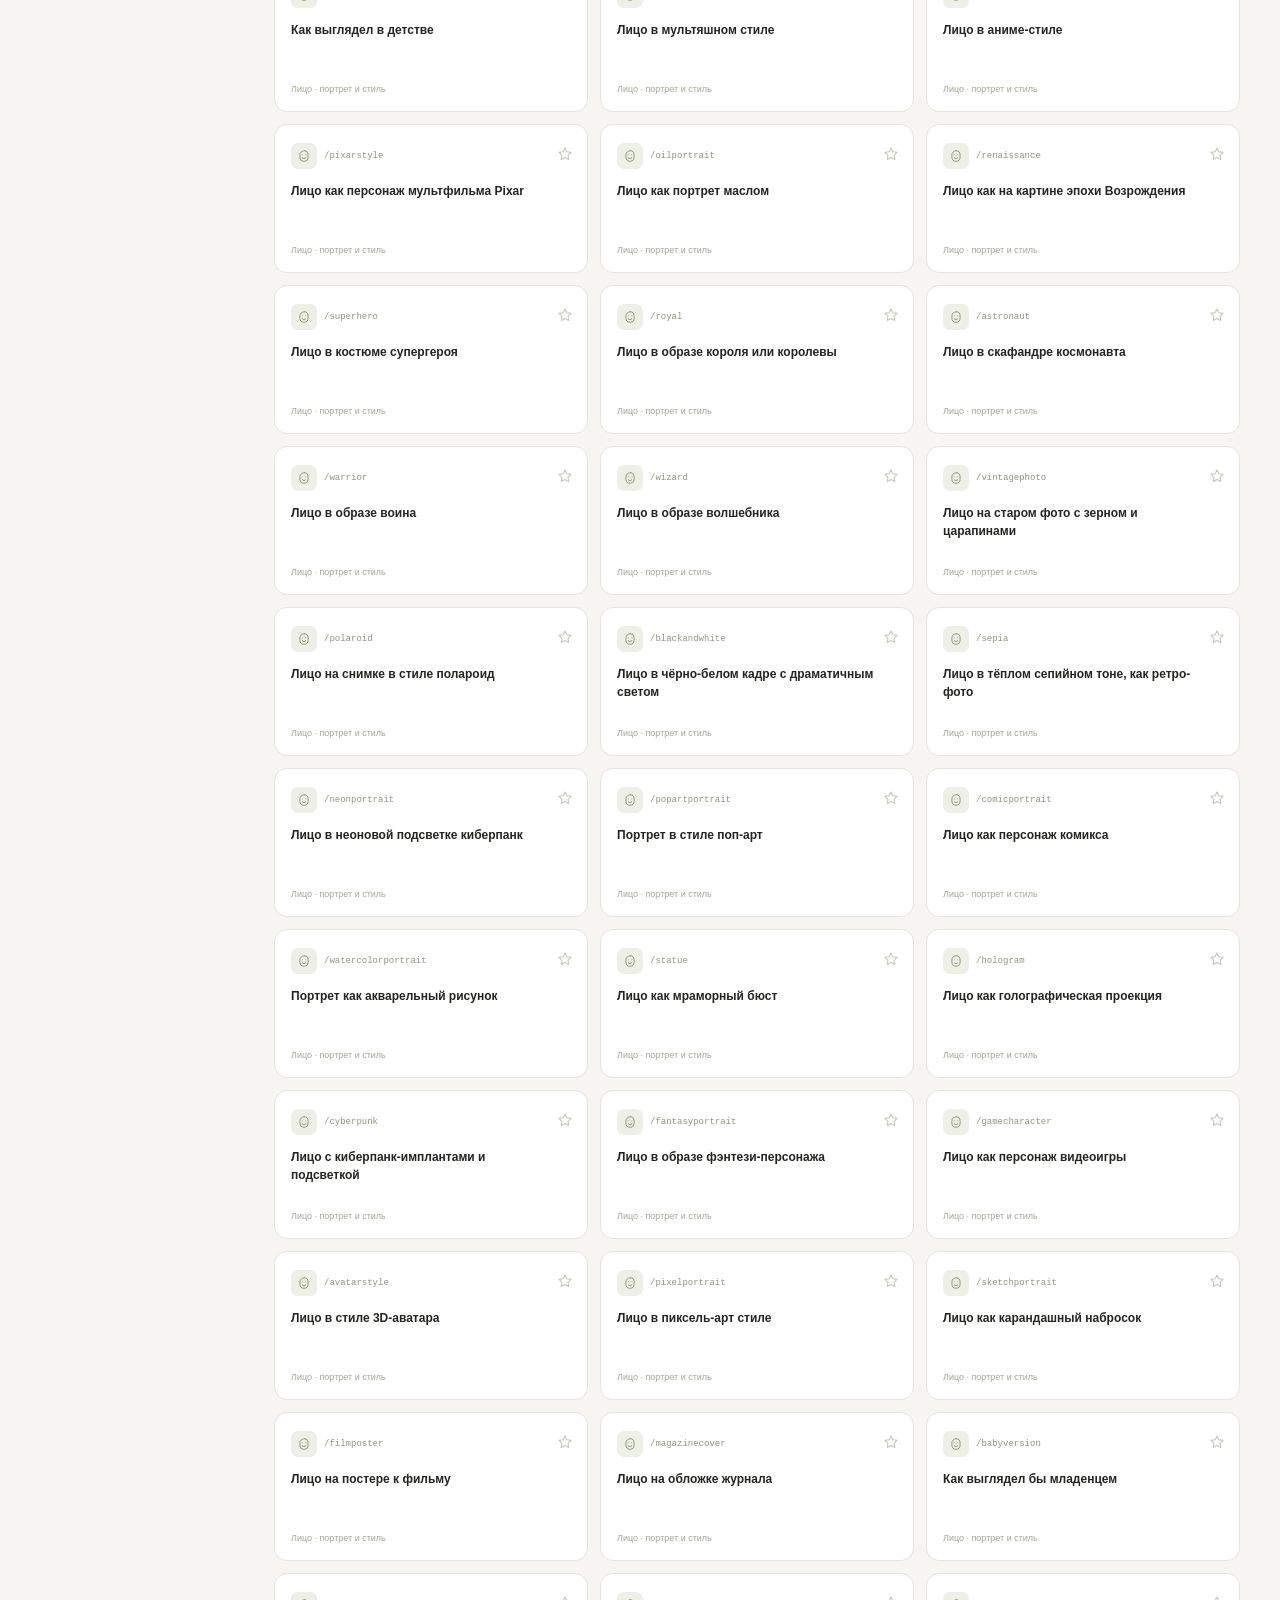
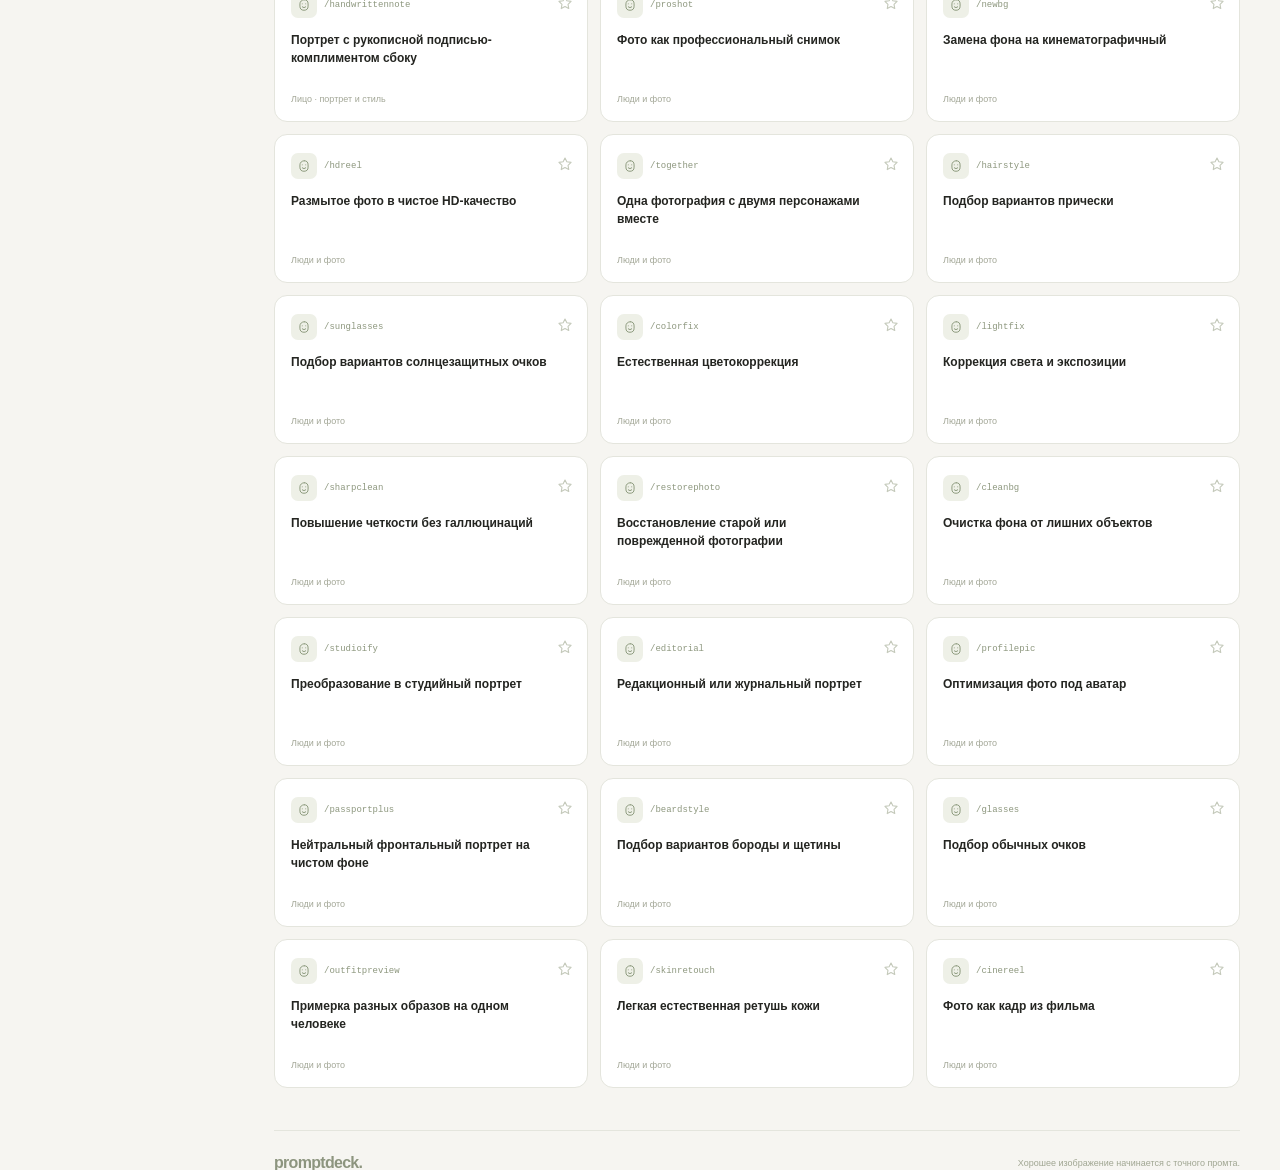
==== commit 2671b981: "Integrate all prompts equally in catalog; remove video spotlight and source filters" ====
--- a/refresh.html
+++ b/refresh.html
@@ -1 +1 @@
-<!doctype html><html lang="ru"><head><meta charset="utf-8"><meta name="viewport" content="width=device-width,initial-scale=1,viewport-fit=cover"><meta name="theme-color" content="#0b0d12"><title>Обновление PromptDeck</title><style>body{margin:0;min-height:100dvh;display:grid;place-items:center;background:#0b0d12;color:#f7f8fb;font-family:-apple-system,BlinkMacSystemFont,"SF Pro Text",Arial,sans-serif}.box{max-width:420px;padding:28px;text-align:center}.spin{width:44px;height:44px;border:4px solid #2e3542;border-top-color:#a7b5ff;border-radius:50%;margin:0 auto 18px;animation:s .8s linear infinite}@keyframes s{to{transform:rotate(360deg)}}h1{font-size:22px;margin:0 0 8px}p{color:#9aa5b4;line-height:1.5}</style></head><body><div class="box"><div class="spin"></div><h1>Обновляю PromptDeck</h1><p>Очищаю старый PWA-кэш и загружаю актуальную версию.</p></div><script>(async()=>{try{if('serviceWorker'in navigator){const regs=await navigator.serviceWorker.getRegistrations();await Promise.all(regs.map(r=>r.unregister()));}if('caches'in window){const keys=await caches.keys();await Promise.all(keys.filter(k=>k.startsWith('promptdeck-')).map(k=>caches.delete(k)));}}catch(e){}const u='./?v=030&refresh='+Date.now();setTimeout(()=>location.replace(u),350);})();</script></body></html>+<!doctype html><html lang="ru"><head><meta charset="utf-8"><meta name="viewport" content="width=device-width,initial-scale=1,viewport-fit=cover"><meta name="theme-color" content="#0b0d12"><title>Обновление PromptDeck</title><style>body{margin:0;min-height:100dvh;display:grid;place-items:center;background:#0b0d12;color:#f7f8fb;font-family:-apple-system,BlinkMacSystemFont,"SF Pro Text",Arial,sans-serif}.box{max-width:420px;padding:28px;text-align:center}.spin{width:44px;height:44px;border:4px solid #2e3542;border-top-color:#a7b5ff;border-radius:50%;margin:0 auto 18px;animation:s .8s linear infinite}@keyframes s{to{transform:rotate(360deg)}}h1{font-size:22px;margin:0 0 8px}p{color:#9aa5b4;line-height:1.5}</style></head><body><div class="box"><div class="spin"></div><h1>Обновляю PromptDeck</h1><p>Очищаю старый PWA-кэш и загружаю актуальную версию.</p></div><script>(async()=>{try{if('serviceWorker'in navigator){const regs=await navigator.serviceWorker.getRegistrations();await Promise.all(regs.map(r=>r.unregister()));}if('caches'in window){const keys=await caches.keys();await Promise.all(keys.filter(k=>k.startsWith('promptdeck-')).map(k=>caches.delete(k)));}}catch(e){}const u='./?v=031&refresh='+Date.now();setTimeout(()=>location.replace(u),350);})();</script></body></html>
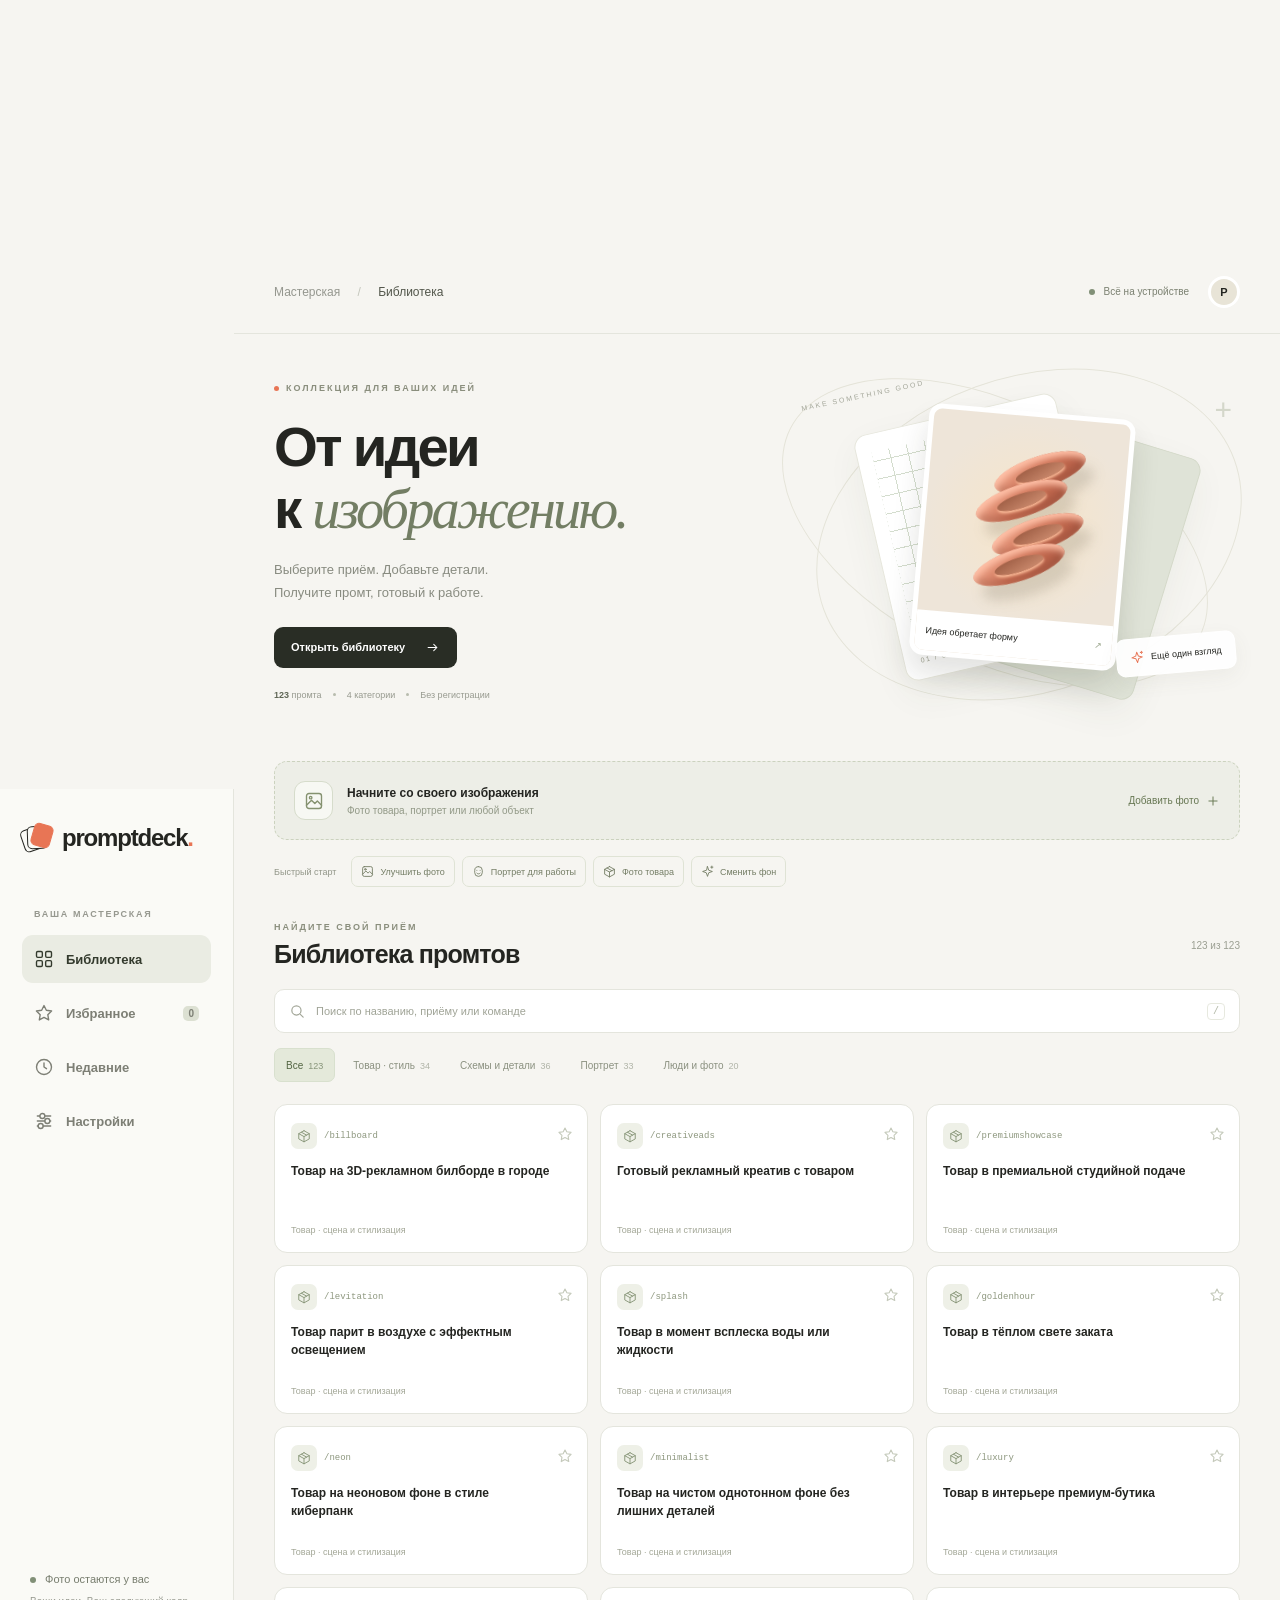
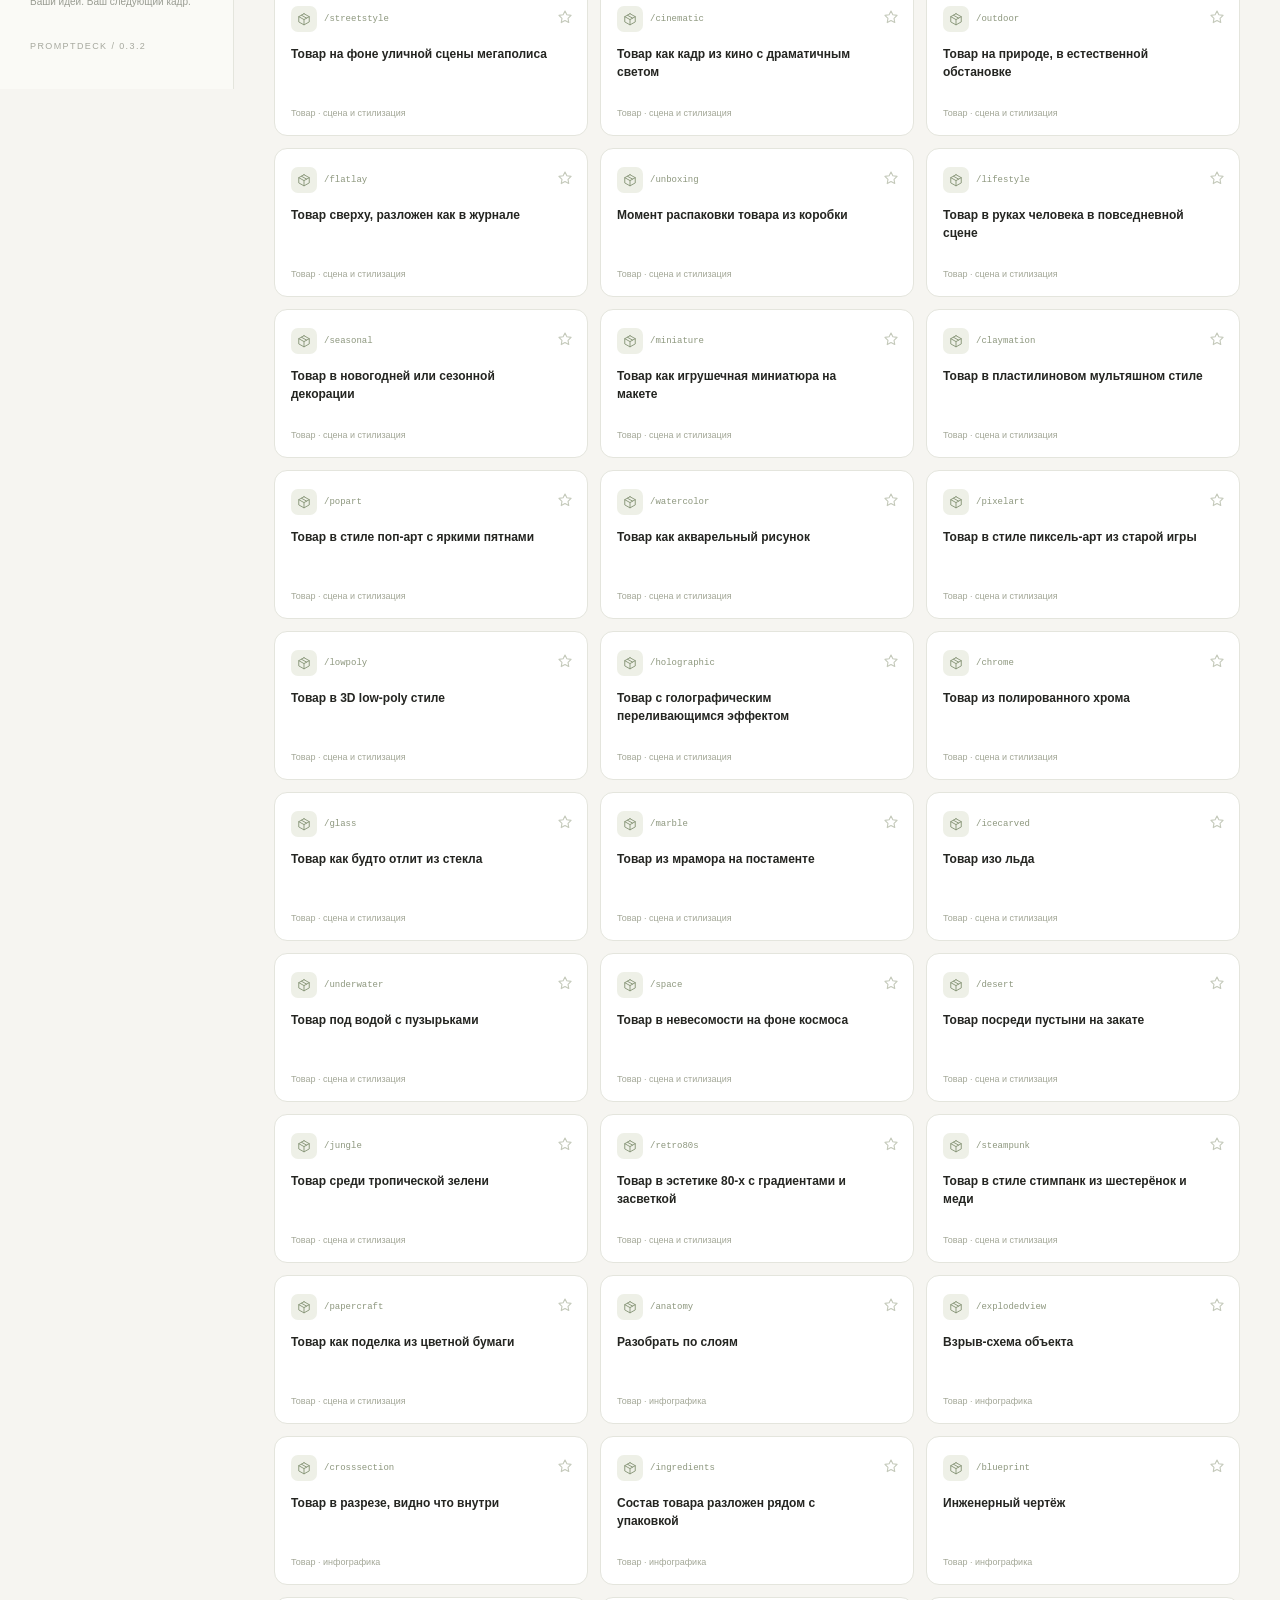
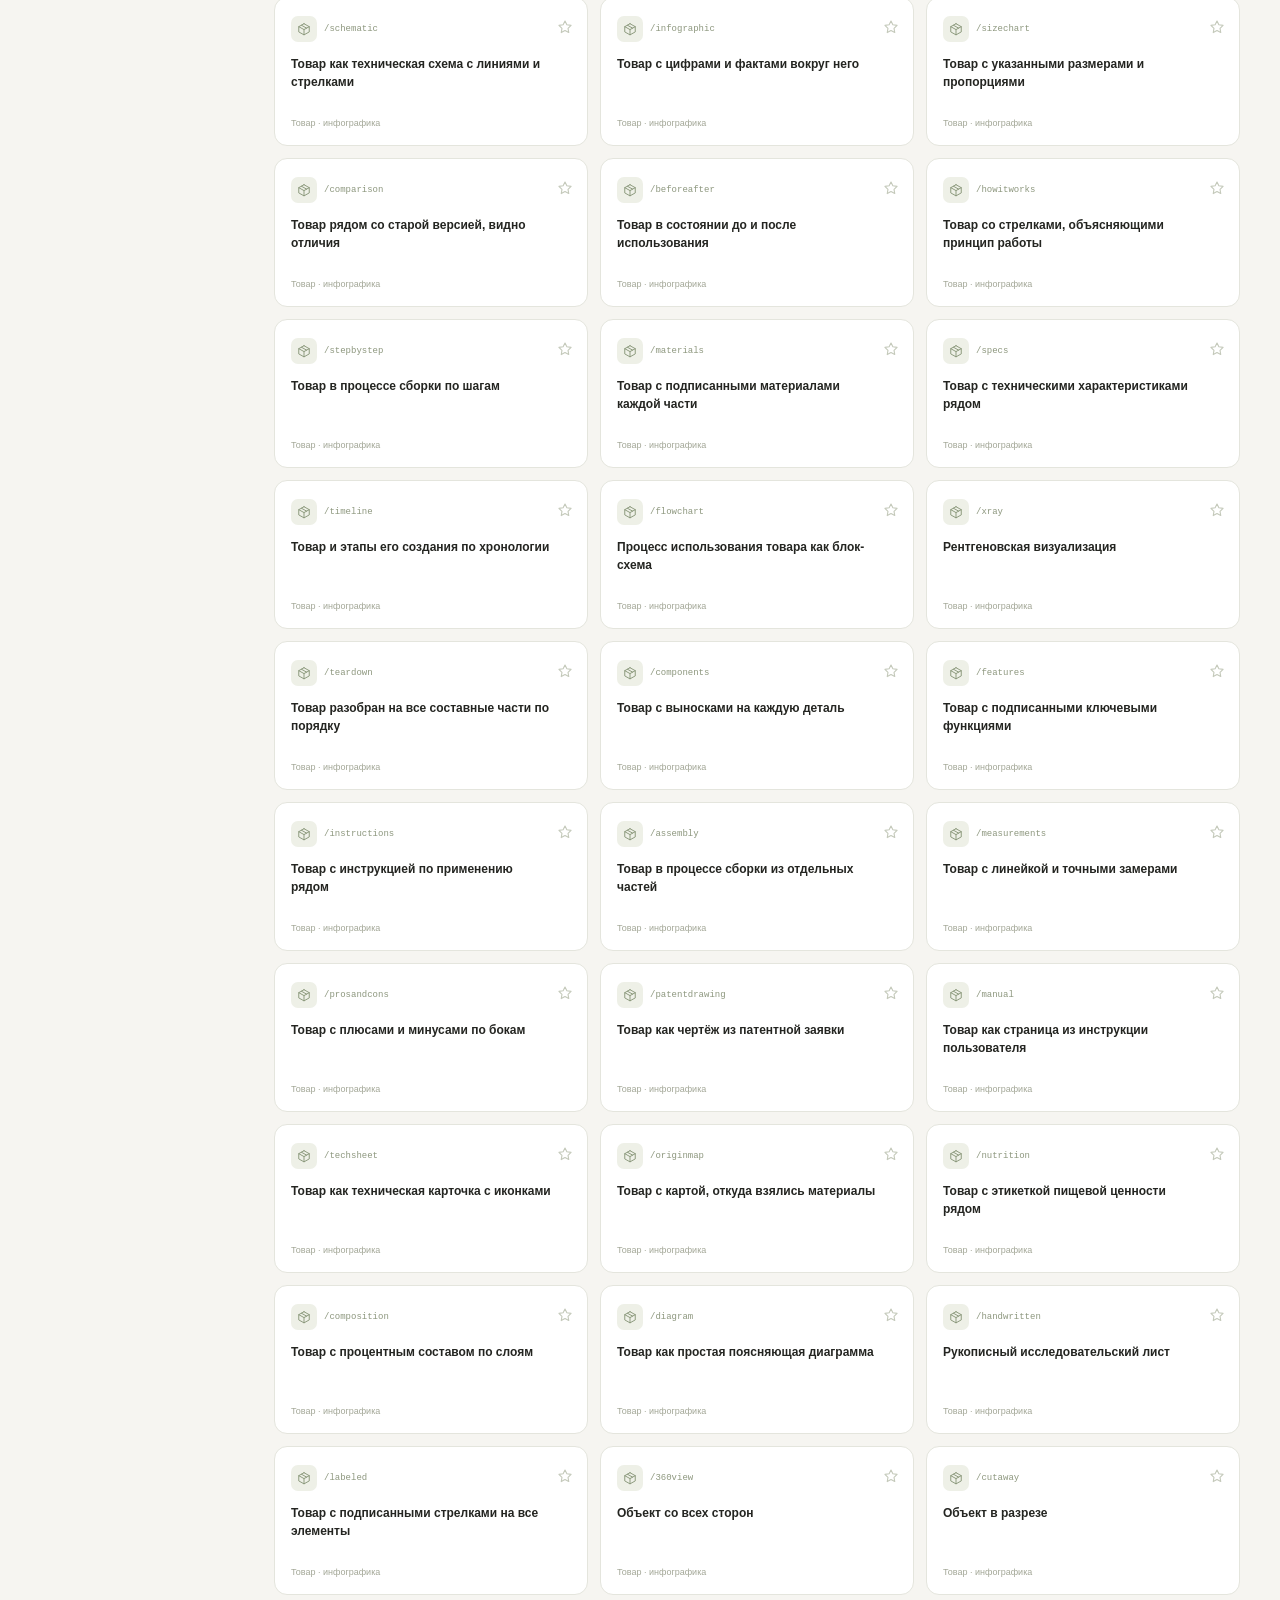
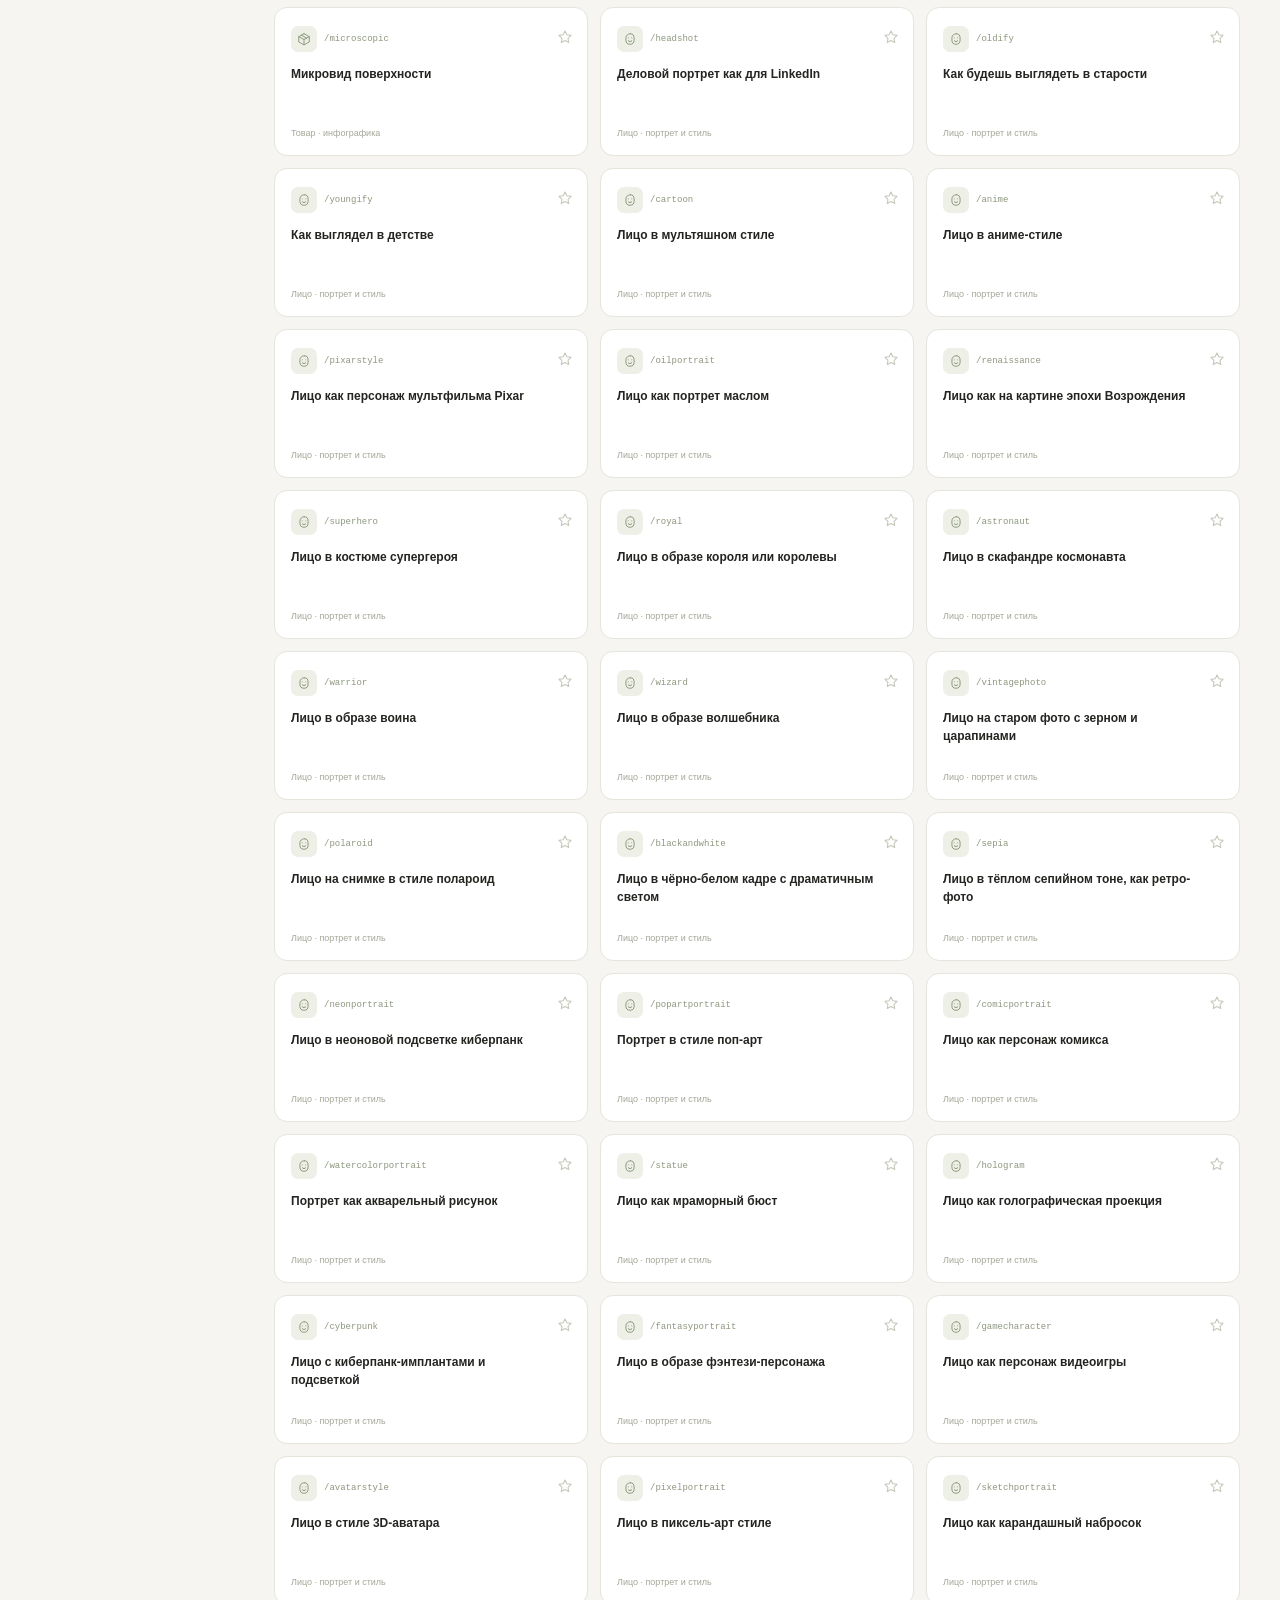
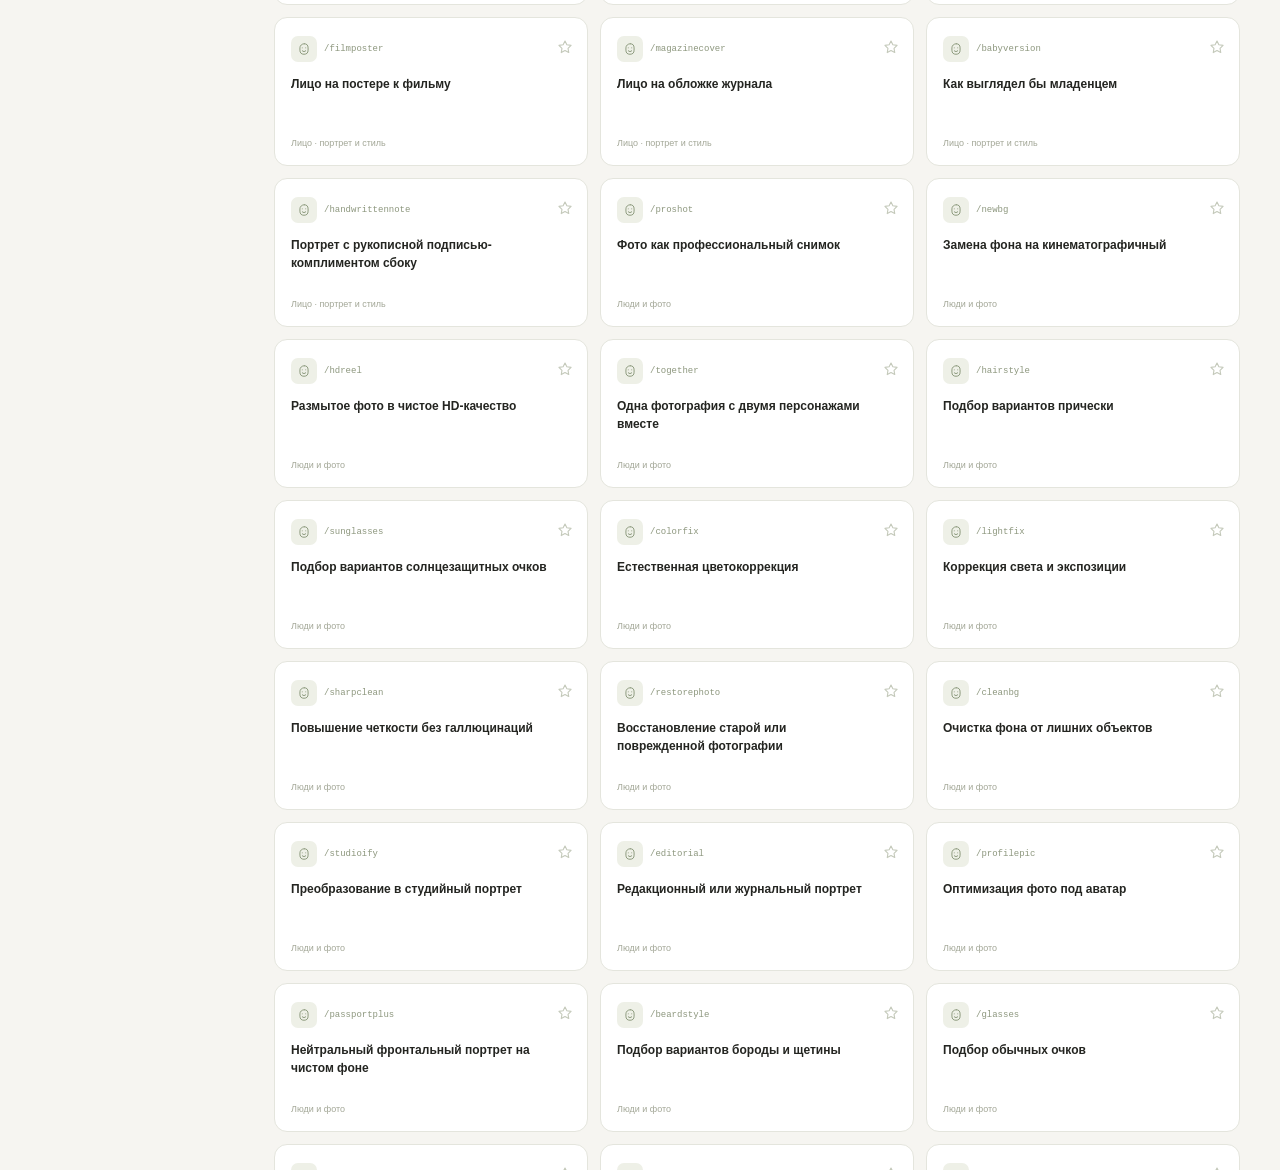
==== commit 62a4682b: "Reload stale installed PWA clients when an updated service worker activates" ====
--- a/refresh.html
+++ b/refresh.html
@@ -1 +1 @@
-<!doctype html><html lang="ru"><head><meta charset="utf-8"><meta name="viewport" content="width=device-width,initial-scale=1,viewport-fit=cover"><meta name="theme-color" content="#0b0d12"><title>Обновление PromptDeck</title><style>body{margin:0;min-height:100dvh;display:grid;place-items:center;background:#0b0d12;color:#f7f8fb;font-family:-apple-system,BlinkMacSystemFont,"SF Pro Text",Arial,sans-serif}.box{max-width:420px;padding:28px;text-align:center}.spin{width:44px;height:44px;border:4px solid #2e3542;border-top-color:#a7b5ff;border-radius:50%;margin:0 auto 18px;animation:s .8s linear infinite}@keyframes s{to{transform:rotate(360deg)}}h1{font-size:22px;margin:0 0 8px}p{color:#9aa5b4;line-height:1.5}</style></head><body><div class="box"><div class="spin"></div><h1>Обновляю PromptDeck</h1><p>Очищаю старый PWA-кэш и загружаю актуальную версию.</p></div><script>(async()=>{try{if('serviceWorker'in navigator){const regs=await navigator.serviceWorker.getRegistrations();await Promise.all(regs.map(r=>r.unregister()));}if('caches'in window){const keys=await caches.keys();await Promise.all(keys.filter(k=>k.startsWith('promptdeck-')).map(k=>caches.delete(k)));}}catch(e){}const u='./?v=031&refresh='+Date.now();setTimeout(()=>location.replace(u),350);})();</script></body></html>+<!doctype html><html lang="ru"><head><meta charset="utf-8"><meta name="viewport" content="width=device-width,initial-scale=1,viewport-fit=cover"><meta name="theme-color" content="#0b0d12"><title>Обновление PromptDeck</title><style>body{margin:0;min-height:100dvh;display:grid;place-items:center;background:#0b0d12;color:#f7f8fb;font-family:-apple-system,BlinkMacSystemFont,"SF Pro Text",Arial,sans-serif}.box{max-width:420px;padding:28px;text-align:center}.spin{width:44px;height:44px;border:4px solid #2e3542;border-top-color:#a7b5ff;border-radius:50%;margin:0 auto 18px;animation:s .8s linear infinite}@keyframes s{to{transform:rotate(360deg)}}h1{font-size:22px;margin:0 0 8px}p{color:#9aa5b4;line-height:1.5}</style></head><body><div class="box"><div class="spin"></div><h1>Обновляю PromptDeck</h1><p>Очищаю старый PWA-кэш и загружаю актуальную версию.</p></div><script>(async()=>{try{if('serviceWorker'in navigator){const regs=await navigator.serviceWorker.getRegistrations();await Promise.all(regs.map(r=>r.unregister()));}if('caches'in window){const keys=await caches.keys();await Promise.all(keys.filter(k=>k.startsWith('promptdeck-')).map(k=>caches.delete(k)));}}catch(e){}const u='./?v=032&refresh='+Date.now();setTimeout(()=>location.replace(u),350);})();</script></body></html>
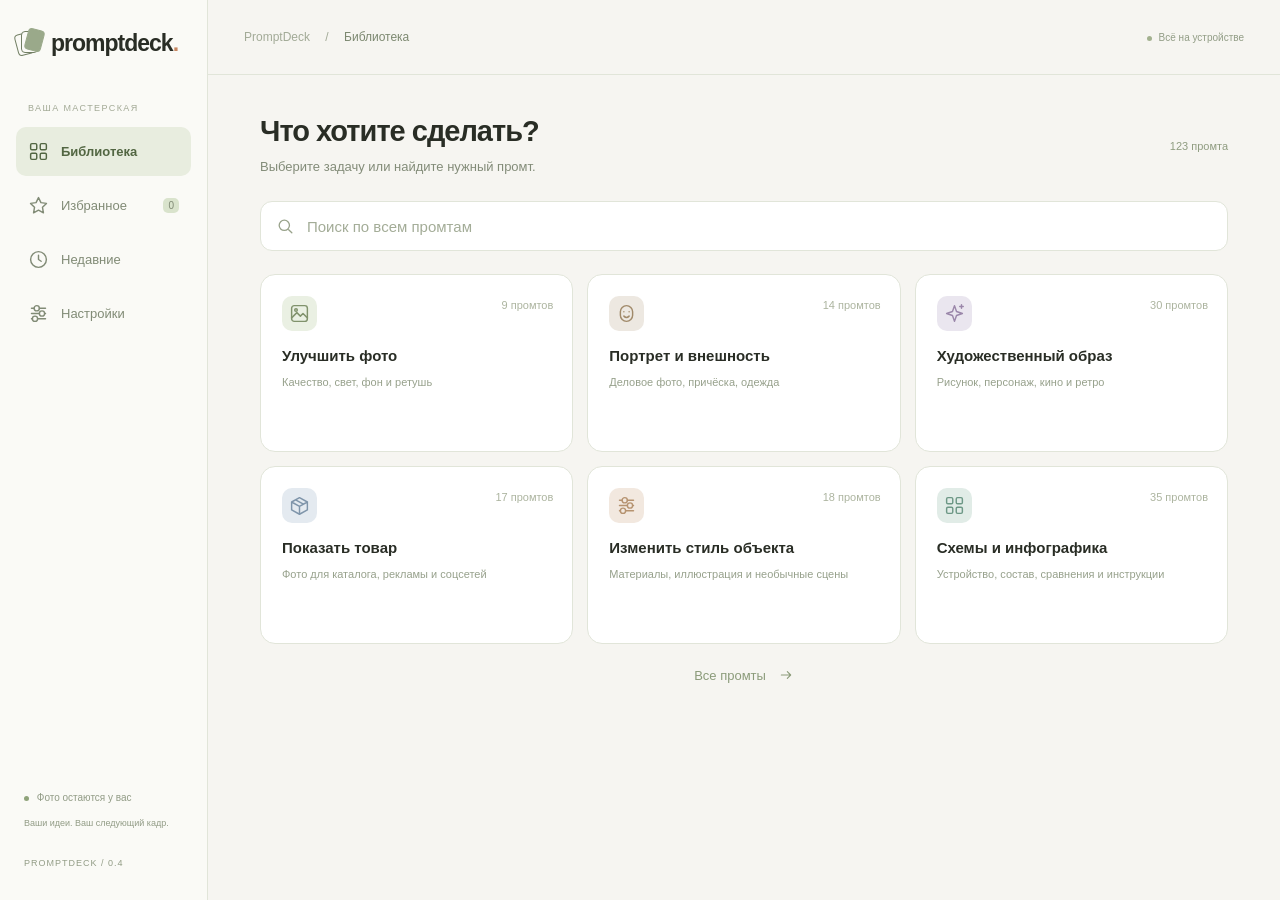
==== commit 70f24f66: "Simplify PromptDeck into six task categories and progressively disclosed prompt controls" ====
--- a/refresh.html
+++ b/refresh.html
@@ -1 +1 @@
-<!doctype html><html lang="ru"><head><meta charset="utf-8"><meta name="viewport" content="width=device-width,initial-scale=1,viewport-fit=cover"><meta name="theme-color" content="#0b0d12"><title>Обновление PromptDeck</title><style>body{margin:0;min-height:100dvh;display:grid;place-items:center;background:#0b0d12;color:#f7f8fb;font-family:-apple-system,BlinkMacSystemFont,"SF Pro Text",Arial,sans-serif}.box{max-width:420px;padding:28px;text-align:center}.spin{width:44px;height:44px;border:4px solid #2e3542;border-top-color:#a7b5ff;border-radius:50%;margin:0 auto 18px;animation:s .8s linear infinite}@keyframes s{to{transform:rotate(360deg)}}h1{font-size:22px;margin:0 0 8px}p{color:#9aa5b4;line-height:1.5}</style></head><body><div class="box"><div class="spin"></div><h1>Обновляю PromptDeck</h1><p>Очищаю старый PWA-кэш и загружаю актуальную версию.</p></div><script>(async()=>{try{if('serviceWorker'in navigator){const regs=await navigator.serviceWorker.getRegistrations();await Promise.all(regs.map(r=>r.unregister()));}if('caches'in window){const keys=await caches.keys();await Promise.all(keys.filter(k=>k.startsWith('promptdeck-')).map(k=>caches.delete(k)));}}catch(e){}const u='./?v=032&refresh='+Date.now();setTimeout(()=>location.replace(u),350);})();</script></body></html>+<!doctype html><html lang="ru"><head><meta charset="utf-8"><meta name="viewport" content="width=device-width,initial-scale=1,viewport-fit=cover"><meta name="theme-color" content="#0b0d12"><title>Обновление PromptDeck</title><style>body{margin:0;min-height:100dvh;display:grid;place-items:center;background:#0b0d12;color:#f7f8fb;font-family:-apple-system,BlinkMacSystemFont,"SF Pro Text",Arial,sans-serif}.box{max-width:420px;padding:28px;text-align:center}.spin{width:44px;height:44px;border:4px solid #2e3542;border-top-color:#a7b5ff;border-radius:50%;margin:0 auto 18px;animation:s .8s linear infinite}@keyframes s{to{transform:rotate(360deg)}}h1{font-size:22px;margin:0 0 8px}p{color:#9aa5b4;line-height:1.5}</style></head><body><div class="box"><div class="spin"></div><h1>Обновляю PromptDeck</h1><p>Очищаю старый PWA-кэш и загружаю актуальную версию.</p></div><script>(async()=>{try{if('serviceWorker'in navigator){const regs=await navigator.serviceWorker.getRegistrations();await Promise.all(regs.map(r=>r.unregister()));}if('caches'in window){const keys=await caches.keys();await Promise.all(keys.filter(k=>k.startsWith('promptdeck-')).map(k=>caches.delete(k)));}}catch(e){}const u='./?v=040&refresh='+Date.now();setTimeout(()=>location.replace(u),350);})();</script></body></html>
